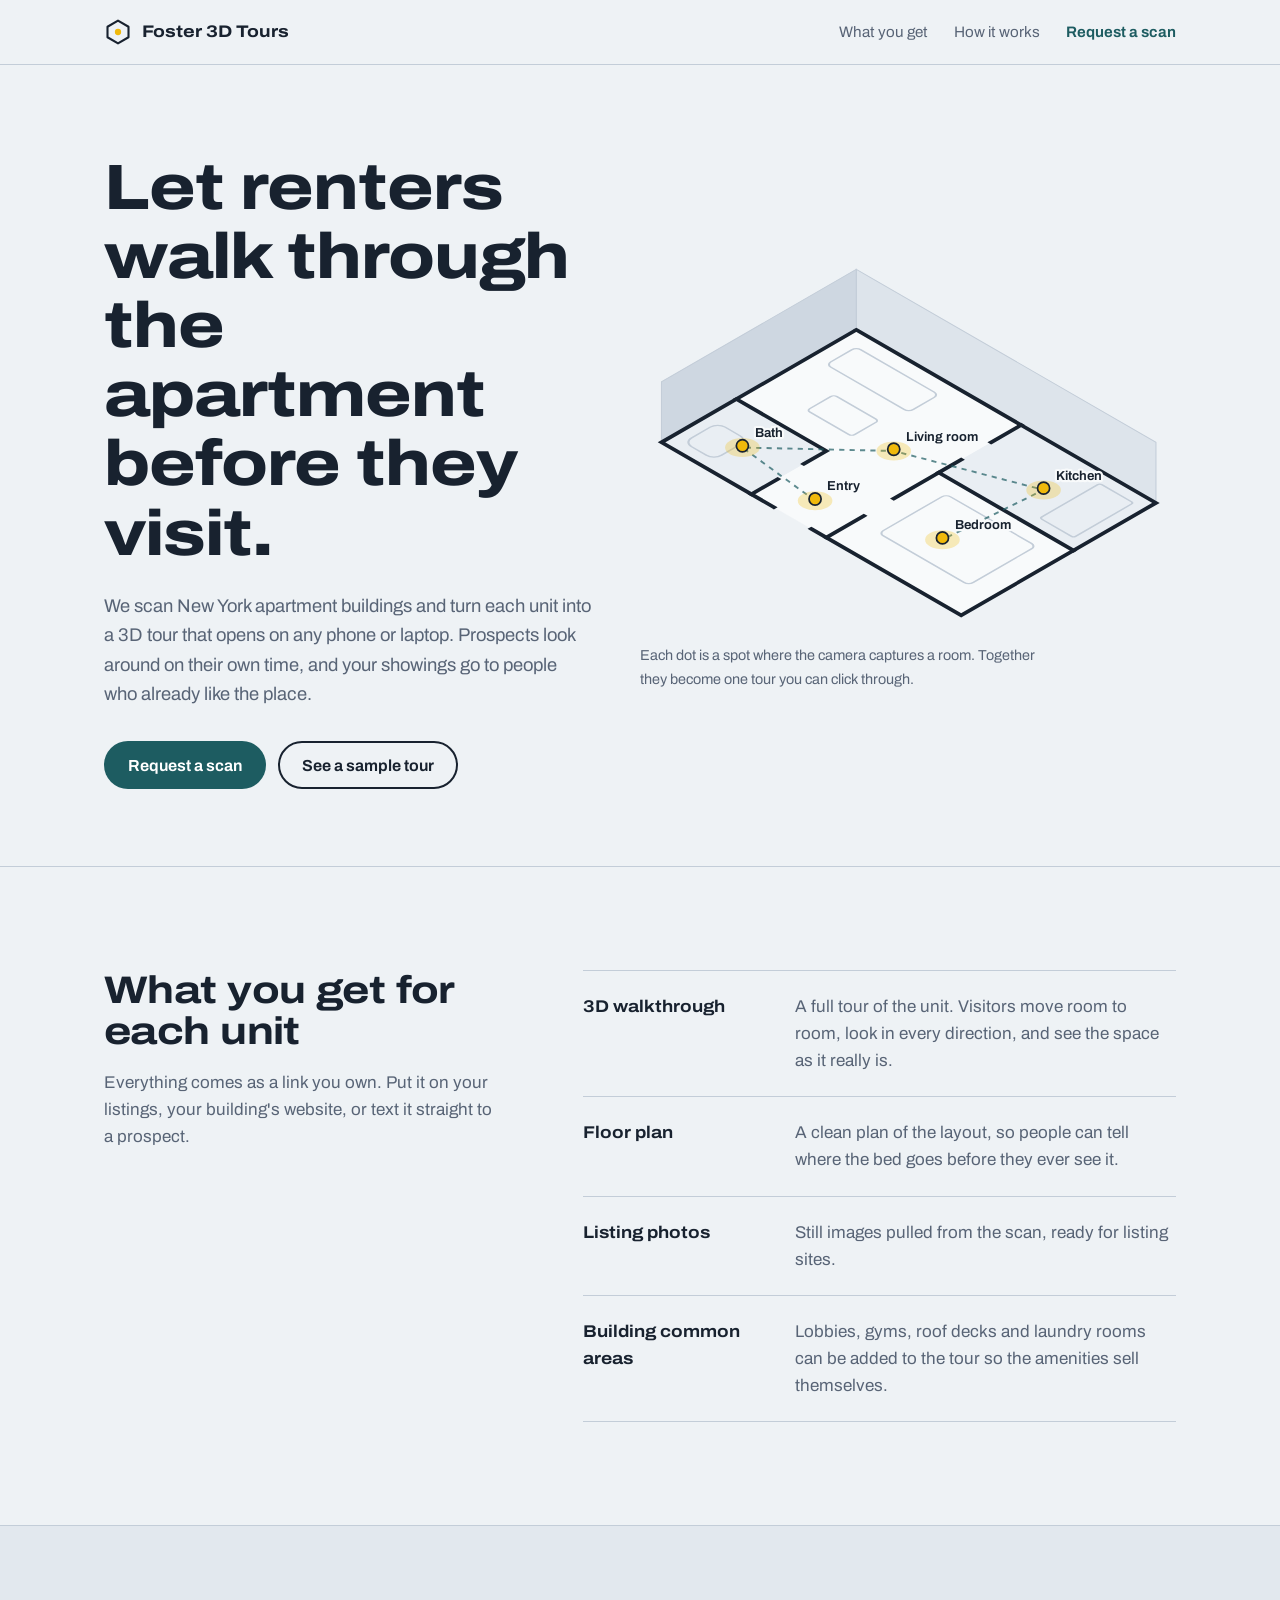
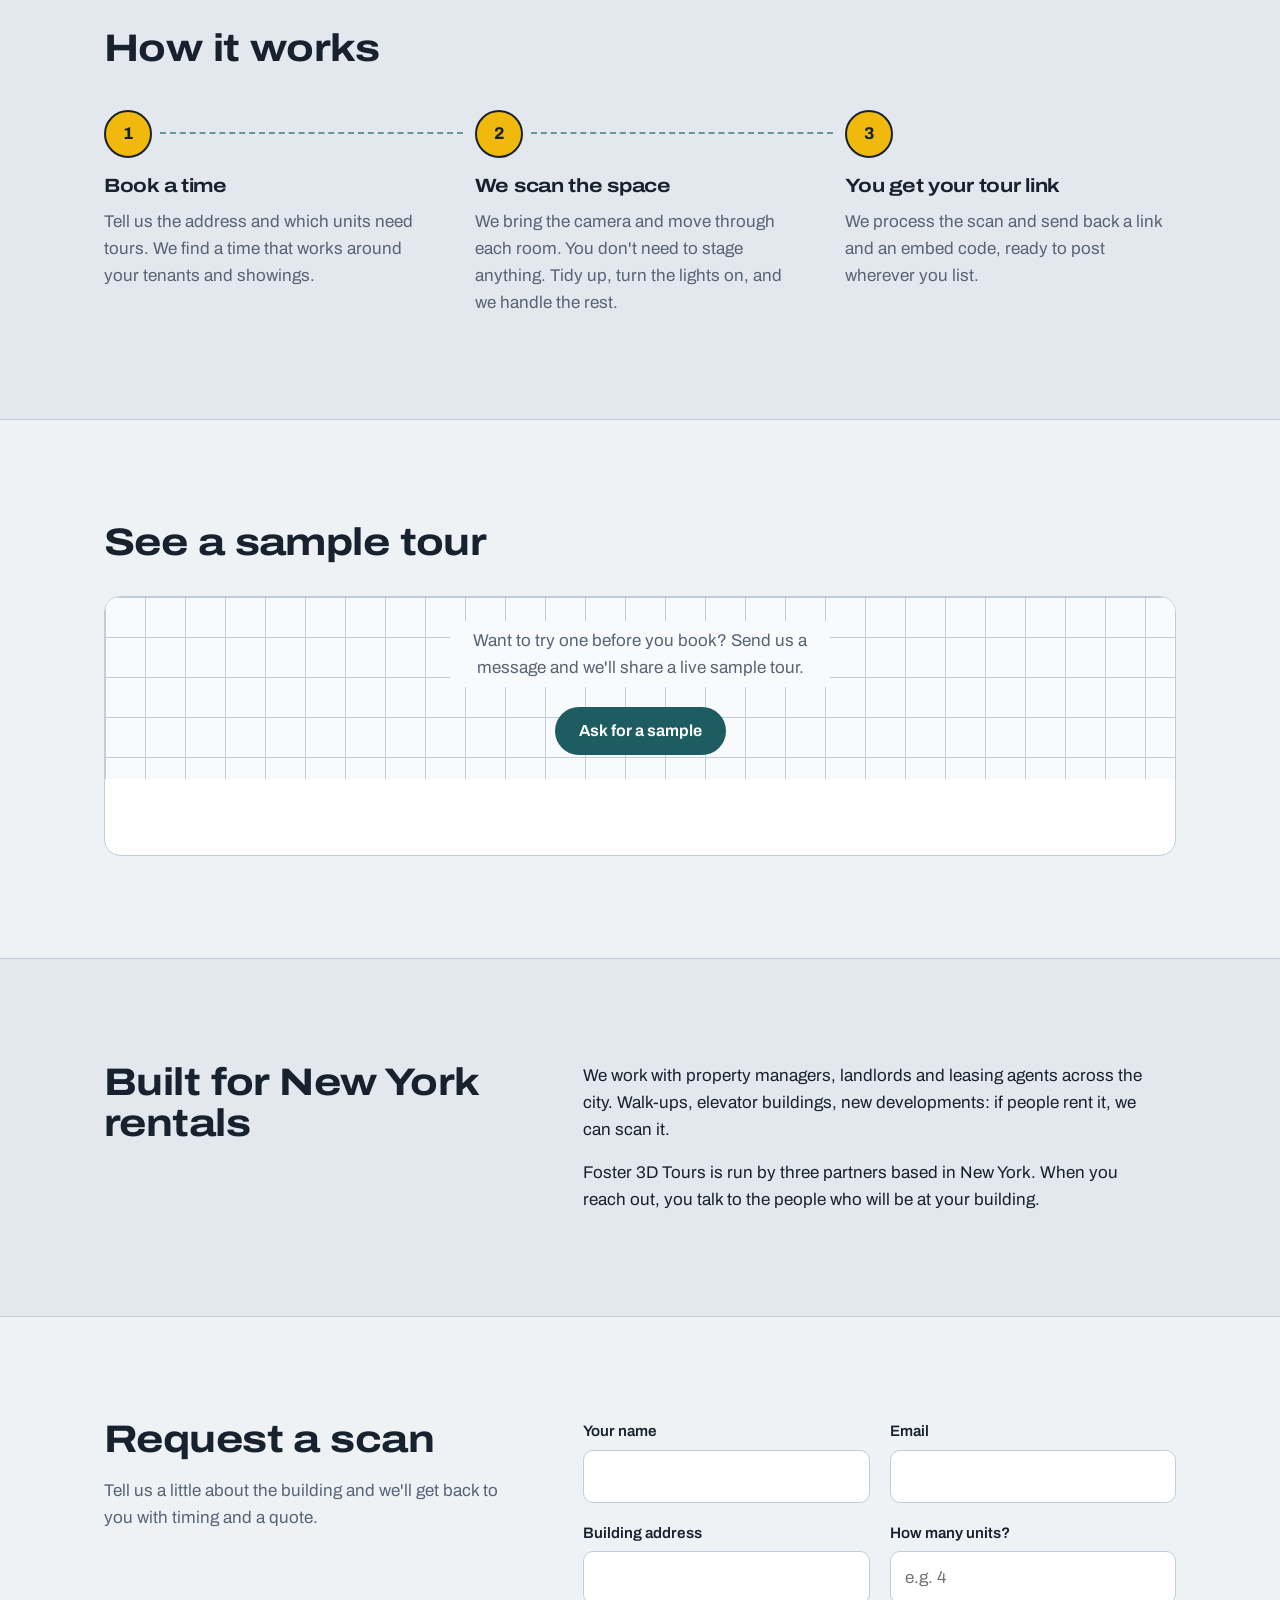
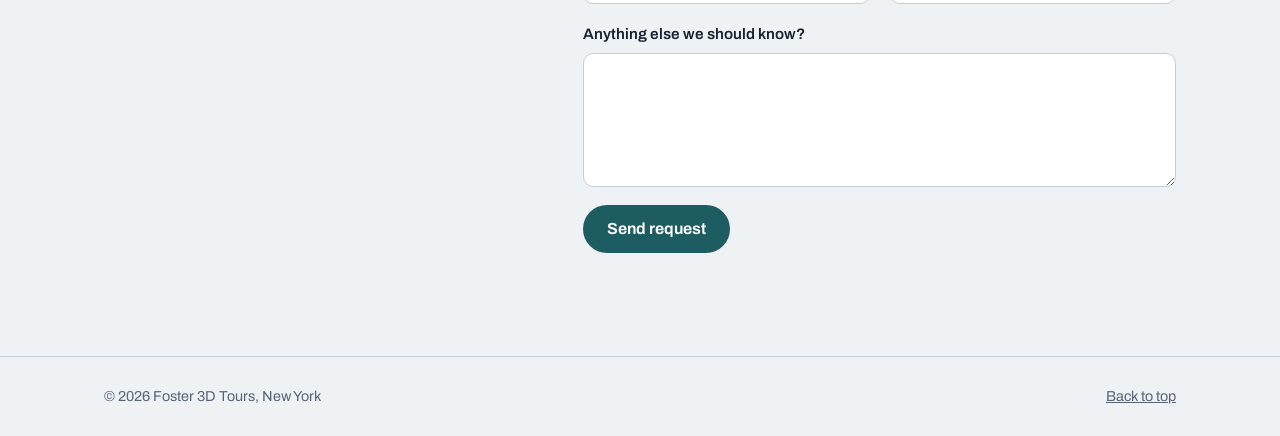
==== index.html @ dfe80913 "First draft of Foster 3D Tours site Co-Authored-By: Claude Opus 5.5 <noreply@anthropic.com> Claude-S" ====
<!doctype html>
<html lang="en">
<head>
  <meta charset="utf-8">
  <meta name="viewport" content="width=device-width, initial-scale=1">
  <title>Foster 3D Tours — 3D tours for New York apartments</title>
  <meta name="description" content="Foster 3D Tours scans New York apartment buildings and turns them into 3D tours prospects can walk through on any phone or laptop.">
  <link rel="icon" href="favicon.svg" type="image/svg+xml">
  <link rel="preconnect" href="https://fonts.googleapis.com">
  <link rel="preconnect" href="https://fonts.gstatic.com" crossorigin>
  <link href="https://fonts.googleapis.com/css2?family=Archivo:wdth,wght@62..125,400..800&display=swap" rel="stylesheet">
  <link rel="stylesheet" href="styles.css">
</head>
<body>
  <a class="skip" href="#main">Skip to content</a>

  <header class="site-header">
    <div class="wrap header-inner">
      <a class="brand" href="#top" aria-label="Foster 3D Tours home">
        <svg class="brand-mark" viewBox="0 0 32 32" aria-hidden="true"><path d="M16 3 28 10v12L16 29 4 22V10z" fill="none" stroke="currentColor" stroke-width="2.4" stroke-linejoin="round"/><circle cx="16" cy="16" r="3.6" fill="var(--scan)"/></svg>
        <span>Foster 3D Tours</span>
      </a>
      <nav aria-label="Main">
        <a href="#what">What you get</a>
        <a href="#how">How it works</a>
        <a href="#contact" class="nav-cta">Request a scan</a>
      </nav>
    </div>
  </header>

  <main id="main">
    <section class="hero" id="top">
      <div class="wrap hero-grid">
        <div class="hero-copy">
          <h1>Let renters walk through the apartment before they visit.</h1>
          <p class="lede">We scan New York apartment buildings and turn each unit into a 3D tour that opens on any phone or laptop. Prospects look around on their own time, and your showings go to people who already like the place.</p>
          <div class="hero-actions">
            <a class="btn btn-primary" href="#contact">Request a scan</a>
            <a class="btn btn-quiet" href="#sample">See a sample tour</a>
          </div>
        </div>
        <figure class="hero-figure" aria-label="Illustration: a one-bedroom apartment in 3D, with the points where the camera captures each room">
          <svg id="dollhouse" viewBox="-250 -90 620 440" role="img" aria-labelledby="dh-title">
            <title id="dh-title">A one-bedroom apartment shown as a 3D cutaway, with scan points in each room</title>
            <!-- back walls -->
            <polygon class="wall wall-r" points="0,0 346.4,200 346.4,130 0,-70"/>
            <polygon class="wall wall-l" points="0,0 -225.2,130 -225.2,60 0,-70"/>
            <!-- floor plan drawn in plan coordinates, projected isometrically -->
            <g transform="matrix(0.866 0.5 -0.866 0.5 0 0)">
              <rect class="floor" x="0" y="0" width="400" height="260"/>
              <rect class="floor-alt" x="0" y="160" width="120" height="100"/>
              <rect class="floor-alt" x="220" y="0" width="180" height="110"/>
              <g class="walls">
                <path d="M0 0H400V260H200M150 260H0V0"/>
                <path d="M220 0V40M220 80V110H400"/>
                <path d="M0 160H120V190M120 225V260"/>
                <path d="M220 110V170M220 210V260"/>
              </g>
              <!-- furniture hints -->
              <g class="furniture">
                <rect x="20" y="20" width="110" height="40" rx="6"/>
                <rect x="60" y="90" width="60" height="36" rx="4"/>
                <rect x="250" y="130" width="120" height="90" rx="6"/>
                <rect x="340" y="15" width="45" height="80" rx="3"/>
                <rect x="15" y="200" width="40" height="45" rx="10"/>
              </g>
            </g>
            <polyline id="scan-path" class="scan-path" points=""/>
            <g id="scan-points"></g>
          </svg>
          <figcaption>Each dot is a spot where the camera captures a room. Together they become one tour you can click through.</figcaption>
        </figure>
      </div>
    </section>

    <section class="band" id="what">
      <div class="wrap two-col">
        <div class="col-head">
          <h2>What you get for each unit</h2>
          <p>Everything comes as a link you own. Put it on your listings, your building's website, or text it straight to a prospect.</p>
        </div>
        <dl class="deliverables">
          <div>
            <dt>3D walkthrough</dt>
            <dd>A full tour of the unit. Visitors move room to room, look in every direction, and see the space as it really is.</dd>
          </div>
          <div>
            <dt>Floor plan</dt>
            <dd>A clean plan of the layout, so people can tell where the bed goes before they ever see it.</dd>
          </div>
          <div>
            <dt>Listing photos</dt>
            <dd>Still images pulled from the scan, ready for listing sites.</dd>
          </div>
          <div>
            <dt>Building common areas</dt>
            <dd>Lobbies, gyms, roof decks and laundry rooms can be added to the tour so the amenities sell themselves.</dd>
          </div>
        </dl>
      </div>
    </section>

    <section class="band band-tint" id="how">
      <div class="wrap">
        <h2>How it works</h2>
        <ol class="steps">
          <li>
            <h3>Book a time</h3>
            <p>Tell us the address and which units need tours. We find a time that works around your tenants and showings.</p>
          </li>
          <li>
            <h3>We scan the space</h3>
            <p>We bring the camera and move through each room. You don't need to stage anything. Tidy up, turn the lights on, and we handle the rest.</p>
          </li>
          <li>
            <h3>You get your tour link</h3>
            <p>We process the scan and send back a link and an embed code, ready to post wherever you list.</p>
          </li>
        </ol>
      </div>
    </section>

    <section class="band" id="sample">
      <div class="wrap">
        <div class="sample-head">
          <h2>See a sample tour</h2>
          <p id="sample-hint" hidden>Click and drag to look around. Use the dots on the floor to move between rooms.</p>
        </div>
        <div class="tour-frame is-empty" id="tour-frame">
          <div class="tour-empty">
            <p>Want to try one before you book? Send us a message and we'll share a live sample tour.</p>
            <a class="btn btn-primary" href="#contact">Ask for a sample</a>
          </div>
        </div>
      </div>
    </section>

    <section class="band band-tint" id="who">
      <div class="wrap two-col">
        <div class="col-head">
          <h2>Built for New York rentals</h2>
        </div>
        <div class="who-body">
          <p>We work with property managers, landlords and leasing agents across the city. Walk-ups, elevator buildings, new developments: if people rent it, we can scan it.</p>
          <p>Foster 3D Tours is run by three partners based in New York. When you reach out, you talk to the people who will be at your building.</p>
        </div>
      </div>
    </section>

    <section class="band contact" id="contact">
      <div class="wrap two-col">
        <div class="col-head">
          <h2>Request a scan</h2>
          <p>Tell us a little about the building and we'll get back to you with timing and a quote.</p>
        </div>
        <form id="contact-form" class="contact-form" novalidate>
          <div class="field">
            <label for="f-name">Your name</label>
            <input id="f-name" name="name" type="text" autocomplete="name" required>
          </div>
          <div class="field">
            <label for="f-email">Email</label>
            <input id="f-email" name="email" type="email" autocomplete="email" required>
          </div>
          <div class="field">
            <label for="f-address">Building address</label>
            <input id="f-address" name="address" type="text" autocomplete="street-address">
          </div>
          <div class="field">
            <label for="f-units">How many units?</label>
            <input id="f-units" name="units" type="text" inputmode="numeric" placeholder="e.g. 4">
          </div>
          <div class="field field-wide">
            <label for="f-msg">Anything else we should know?</label>
            <textarea id="f-msg" name="message" rows="4"></textarea>
          </div>
          <div class="form-foot">
            <button class="btn btn-primary" type="submit">Send request</button>
            <p class="form-status" id="form-status" role="status" aria-live="polite"></p>
          </div>
        </form>
      </div>
    </section>
  </main>

  <footer class="site-footer">
    <div class="wrap footer-inner">
      <span>© <span id="year">2026</span> Foster 3D Tours, New York</span>
      <a href="#top">Back to top</a>
    </div>
  </footer>

  <script src="main.js"></script>
</body>
</html>
---- styles.css ----
/* Foster 3D Tours — site styles
   Palette: cool daylight plaster, ink navy, deep teal, measuring-tape yellow for scan points */
:root {
  --paper: #EEF2F5;
  --paper-2: #E2E8EE;
  --surface: #FFFFFF;
  --ink: #18222F;
  --muted: #586476;
  --line: #C3CDD8;
  --teal: #1D5C61;
  --teal-ink: #FFFFFF;
  --scan: #F0B90B;
  --wall-r: #DDE4EB;
  --wall-l: #CED7E1;
  --floor: #F8FAFB;
  --floor-alt: #E9EEF3;

  --font: "Archivo", system-ui, sans-serif;
  --wrap: 1120px;
  --gutter: 24px;
}

* { box-sizing: border-box; }
html { scroll-behavior: smooth; }
@media (prefers-reduced-motion: reduce) { html { scroll-behavior: auto; } }

body {
  margin: 0;
  background: var(--paper);
  color: var(--ink);
  font-family: var(--font);
  font-variation-settings: "wdth" 100;
  font-size: 1.0625rem;
  line-height: 1.6;
  -webkit-font-smoothing: antialiased;
}

h1, h2, h3 {
  margin: 0;
  font-variation-settings: "wdth" 118;
  line-height: 1.08;
  letter-spacing: -0.015em;
}
h1 { font-size: clamp(2.3rem, 5.2vw, 4rem); font-weight: 780; }
h2 { font-size: clamp(1.7rem, 3.2vw, 2.4rem); font-weight: 720; }
h3 { font-size: 1.2rem; font-weight: 680; line-height: 1.25; }
p { margin: 0; }

a { color: inherit; }
:focus-visible { outline: 3px solid var(--scan); outline-offset: 3px; border-radius: 4px; }

.wrap { max-width: var(--wrap); margin: 0 auto; padding: 0 var(--gutter); }

.skip {
  position: absolute; left: -999px; top: 8px;
  background: var(--ink); color: #fff; padding: 8px 14px; border-radius: 6px; z-index: 20;
}
.skip:focus { left: 12px; }

/* Header */
.site-header {
  position: sticky; top: 0; z-index: 10;
  background: color-mix(in srgb, var(--paper) 88%, transparent);
  backdrop-filter: blur(8px);
  border-bottom: 1px solid var(--line);
}
.header-inner { display: flex; align-items: center; justify-content: space-between; height: 64px; gap: 16px; }
.brand { display: flex; align-items: center; gap: 10px; text-decoration: none; font-weight: 720; font-variation-settings: "wdth" 115; font-size: 1.05rem; white-space: nowrap; }
.brand-mark { width: 28px; height: 28px; color: var(--ink); }
nav { display: flex; align-items: center; gap: 26px; font-size: 0.95rem; }
nav a { text-decoration: none; color: var(--muted); }
nav a:hover { color: var(--ink); }
nav .nav-cta { color: var(--teal); font-weight: 650; }
@media (max-width: 720px) {
  nav a:not(.nav-cta) { display: none; }
}

/* Buttons */
.btn {
  display: inline-flex; align-items: center; justify-content: center;
  min-height: 48px; padding: 0 22px;
  border-radius: 999px; border: 2px solid transparent;
  font: inherit; font-weight: 650; font-size: 1rem; text-decoration: none; cursor: pointer;
  transition: background-color .15s, border-color .15s, color .15s;
}
.btn-primary { background: var(--teal); color: var(--teal-ink); }
.btn-primary:hover { background: #164a4e; }
.btn-quiet { border-color: var(--ink); color: var(--ink); background: transparent; }
.btn-quiet:hover { background: var(--ink); color: #fff; }

/* Hero */
.hero { padding: clamp(40px, 7vw, 88px) 0 clamp(48px, 6vw, 80px); }
.hero-grid { display: grid; grid-template-columns: minmax(0, 1fr) minmax(0, 1.1fr); gap: 48px; align-items: center; }
.hero-copy h1 { max-width: 13ch; }
.lede { margin-top: 24px; max-width: 46ch; color: var(--muted); font-size: 1.15rem; }
.hero-actions { margin-top: 32px; display: flex; flex-wrap: wrap; gap: 12px; }

.hero-figure { margin: 0; }
#dollhouse { width: 100%; height: auto; display: block; overflow: visible; }
.wall { stroke: var(--line); stroke-width: 1.2; }
.wall-r { fill: var(--wall-r); }
.wall-l { fill: var(--wall-l); }
.floor { fill: var(--floor); }
.floor-alt { fill: var(--floor-alt); }
.walls path { fill: none; stroke: var(--ink); stroke-width: 5; stroke-linecap: square; }
.furniture rect { fill: none; stroke: var(--line); stroke-width: 2; }
.scan-path { fill: none; stroke: var(--teal); stroke-width: 2.2; stroke-dasharray: 6 6; opacity: .7; }
.scan-dot .halo { fill: var(--scan); opacity: .28; }
.scan-dot .core { fill: var(--scan); stroke: var(--ink); stroke-width: 2; }
.scan-dot text {
  font-family: var(--font); font-size: 15px; font-weight: 650; fill: var(--ink);
  paint-order: stroke; stroke: var(--floor); stroke-width: 5px; stroke-linejoin: round;
}
.hero-figure figcaption { margin-top: 12px; font-size: .9rem; color: var(--muted); max-width: 52ch; }

/* load sequence: path draws, then dots land in order */
.is-animating .scan-path { stroke-dasharray: var(--len) var(--len); stroke-dashoffset: var(--len); animation: draw 2.2s ease-in-out .3s forwards; }
.is-animating .scan-dot { opacity: 0; animation: land .45s cubic-bezier(.2,.9,.3,1.3) forwards; animation-delay: var(--d); transform-box: fill-box; transform-origin: center; }
.is-done .scan-path { stroke-dasharray: 6 6; }
@keyframes draw { to { stroke-dashoffset: 0; } }
@keyframes land { from { opacity: 0; transform: translateY(-14px); } to { opacity: 1; transform: none; } }

/* Bands */
.band { padding: clamp(56px, 8vw, 104px) 0; border-top: 1px solid var(--line); }
.band-tint { background: var(--paper-2); }
.two-col { display: grid; grid-template-columns: minmax(0, 5fr) minmax(0, 7fr); gap: 56px; }
.col-head p { margin-top: 16px; color: var(--muted); max-width: 40ch; }

.deliverables { margin: 0; }
.deliverables > div { padding: 22px 0; border-top: 1px solid var(--line); display: grid; grid-template-columns: 12rem 1fr; gap: 20px; }
.deliverables > div:last-child { border-bottom: 1px solid var(--line); }
.deliverables dt { font-weight: 680; font-variation-settings: "wdth" 112; }
.deliverables dd { margin: 0; color: var(--muted); max-width: 52ch; }

.steps { list-style: none; margin: 40px 0 0; padding: 0; display: grid; grid-template-columns: repeat(3, minmax(0,1fr)); gap: 40px; counter-reset: step; }
.steps li { counter-increment: step; position: relative; padding-top: 64px; }
.steps li::before {
  content: counter(step);
  position: absolute; top: 0; left: 0;
  width: 44px; height: 44px; border-radius: 50%;
  display: grid; place-items: center;
  background: var(--scan); color: var(--ink); font-weight: 760; border: 2px solid var(--ink);
}
.steps li:not(:last-child)::after {
  content: ""; position: absolute; top: 22px; left: 56px; right: -28px;
  border-top: 2px dashed var(--teal); opacity: .6;
}
.steps p { margin-top: 10px; color: var(--muted); }

.sample-head p { margin-top: 12px; color: var(--muted); }
.tour-frame {
  margin-top: 32px; aspect-ratio: 16 / 9; width: 100%;
  border-radius: 16px; overflow: hidden; background: var(--surface);
  border: 1px solid var(--line);
}
.tour-frame.is-empty { aspect-ratio: auto; min-height: 260px; }
.tour-frame iframe { width: 100%; height: 100%; border: 0; display: block; }
.tour-empty {
  height: 100%; display: grid; place-content: center; justify-items: center; gap: 20px;
  padding: 24px; text-align: center; color: var(--muted);
  background:
    linear-gradient(var(--line) 1px, transparent 1px) 0 0 / 40px 40px,
    linear-gradient(90deg, var(--line) 1px, transparent 1px) 0 0 / 40px 40px,
    var(--floor);
  background-blend-mode: normal;
}
.tour-empty p { max-width: 38ch; background: var(--floor); padding: 6px 10px; border-radius: 6px; }

.who-body p + p { margin-top: 16px; }
.who-body p { max-width: 58ch; }

/* Contact */
.contact-form { display: grid; grid-template-columns: 1fr 1fr; gap: 18px 20px; }
.field { display: grid; gap: 6px; }
.field-wide { grid-column: 1 / -1; }
.field label { font-weight: 600; font-size: .95rem; }
.field input, .field textarea {
  font: inherit; color: var(--ink); background: var(--surface);
  border: 1.5px solid var(--line); border-radius: 10px; padding: 12px 14px; width: 100%;
}
.field input:focus, .field textarea:focus { border-color: var(--teal); outline: 3px solid color-mix(in srgb, var(--teal) 25%, transparent); outline-offset: 0; }
.field [aria-invalid="true"] { border-color: #B3261E; }
.form-foot { grid-column: 1 / -1; display: flex; align-items: center; gap: 16px; flex-wrap: wrap; }
.form-status { color: var(--muted); font-size: .95rem; }
.form-status.error { color: #B3261E; }

/* Footer */
.site-footer { border-top: 1px solid var(--line); padding: 28px 0; font-size: .9rem; color: var(--muted); }
.footer-inner { display: flex; justify-content: space-between; gap: 16px; flex-wrap: wrap; }

/* Responsive */
@media (max-width: 900px) {
  .hero-grid, .two-col { grid-template-columns: 1fr; gap: 36px; }
  .steps { grid-template-columns: 1fr; gap: 32px; }
  .steps li { padding-top: 0; padding-left: 64px; }
  .steps li:not(:last-child)::after { top: 52px; bottom: -28px; left: 22px; right: auto; border-top: 0; border-left: 2px dashed var(--teal); }
}
@media (max-width: 560px) {
  :root { --gutter: 16px; }
  .deliverables > div { grid-template-columns: 1fr; gap: 6px; }
  .contact-form { grid-template-columns: 1fr; }
  .tour-frame:not(.is-empty) { aspect-ratio: 4 / 5; }
}
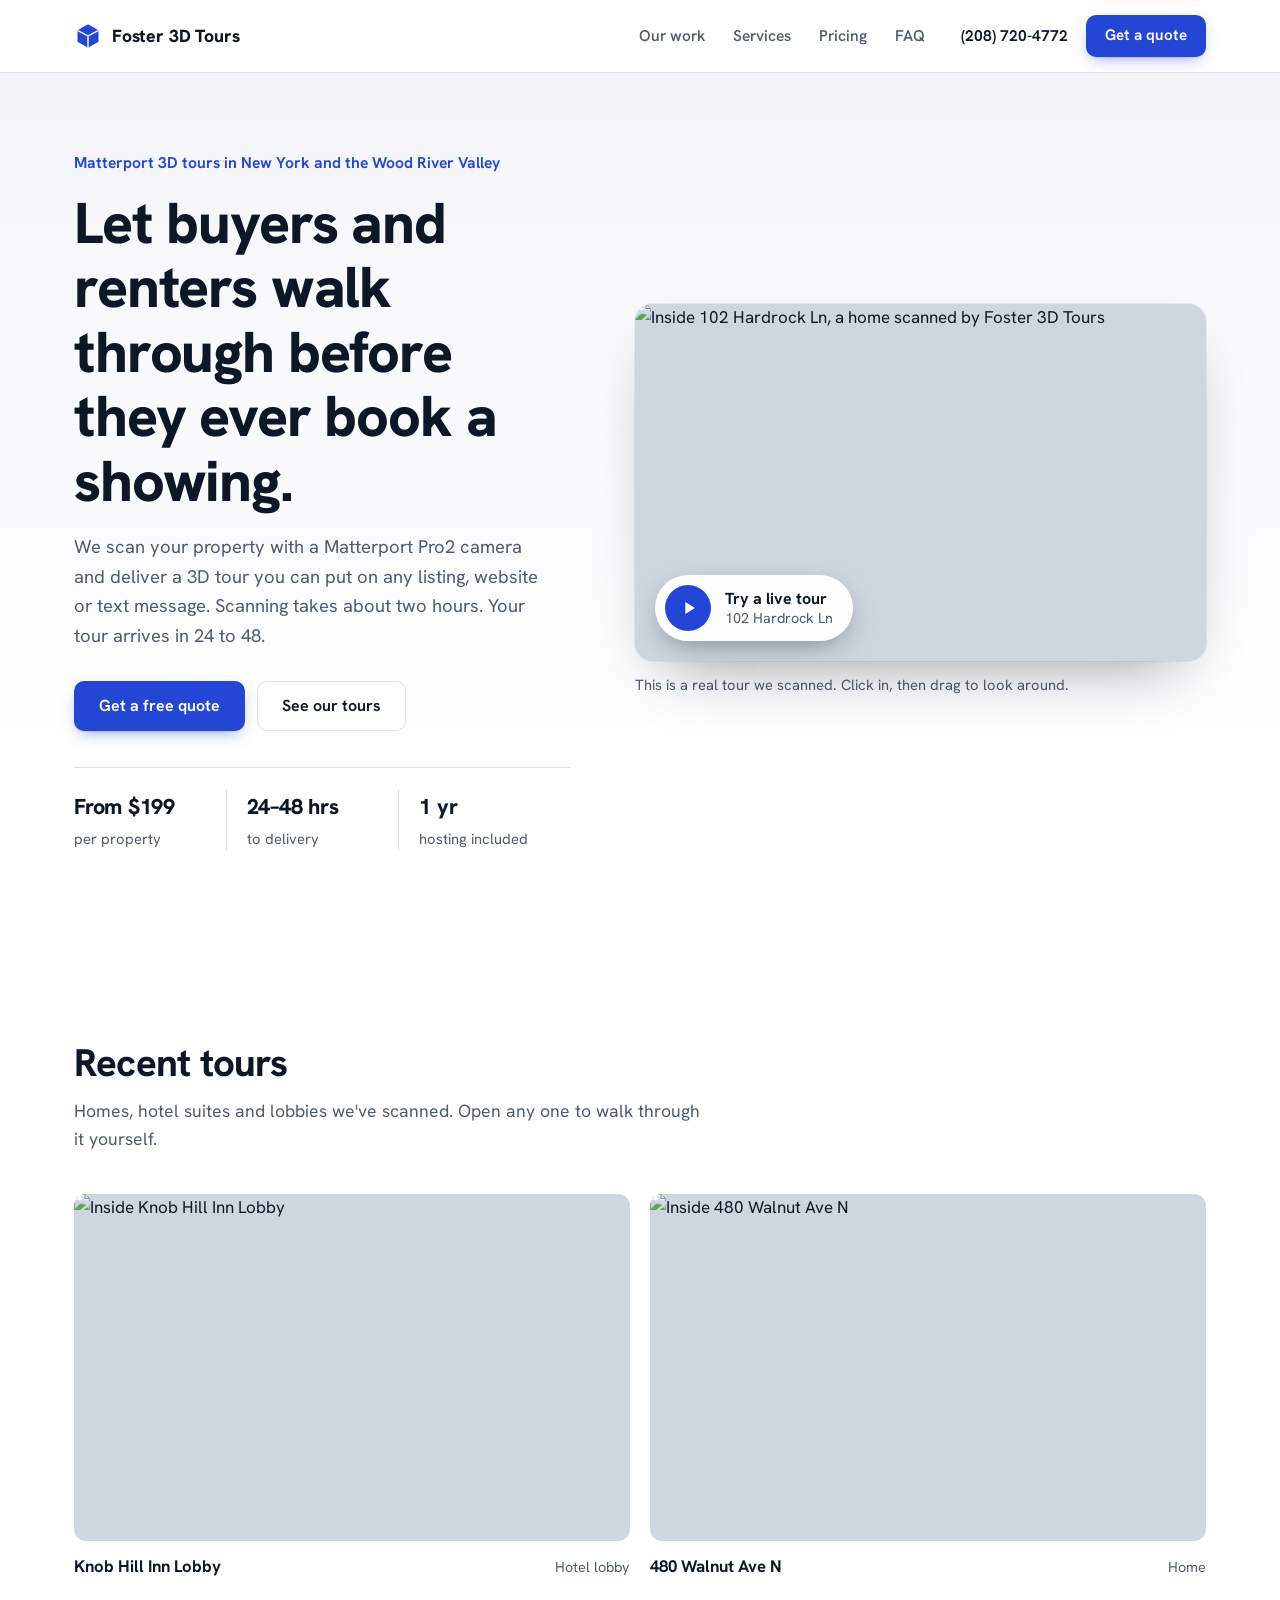
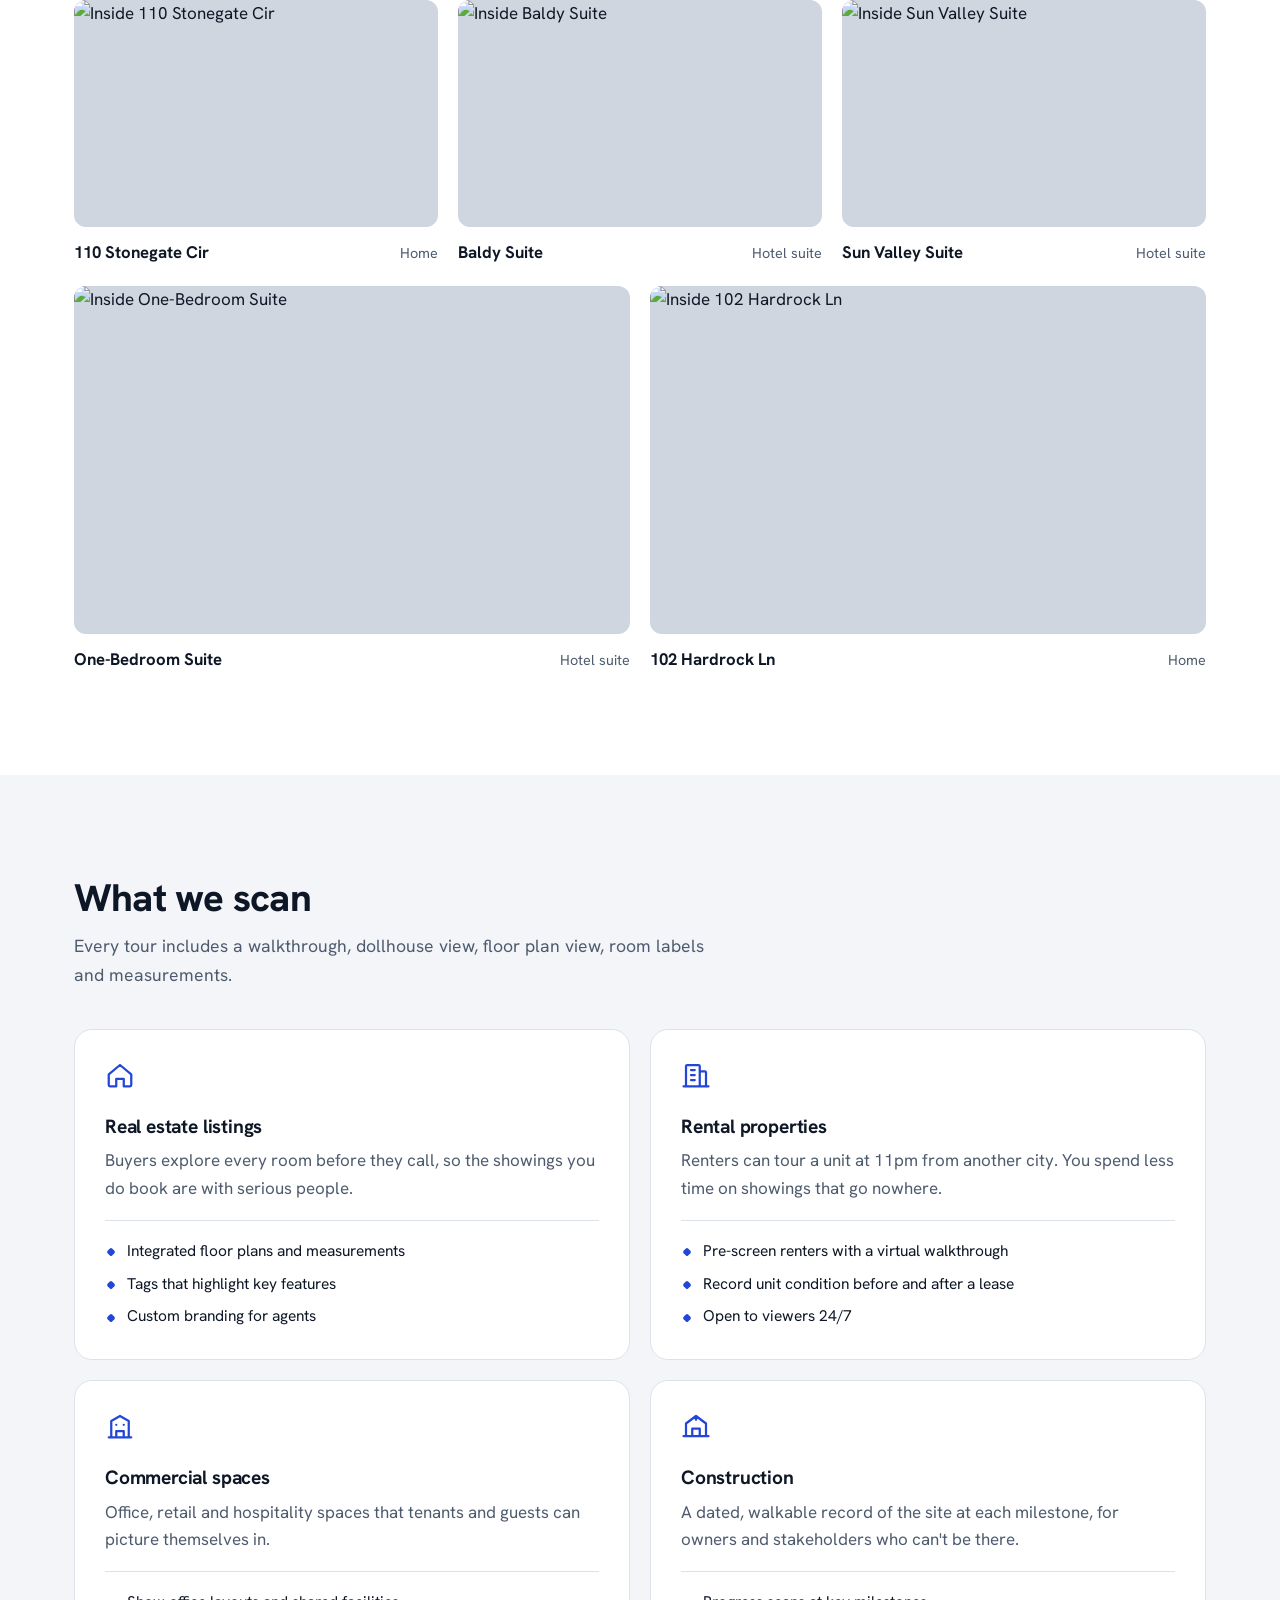
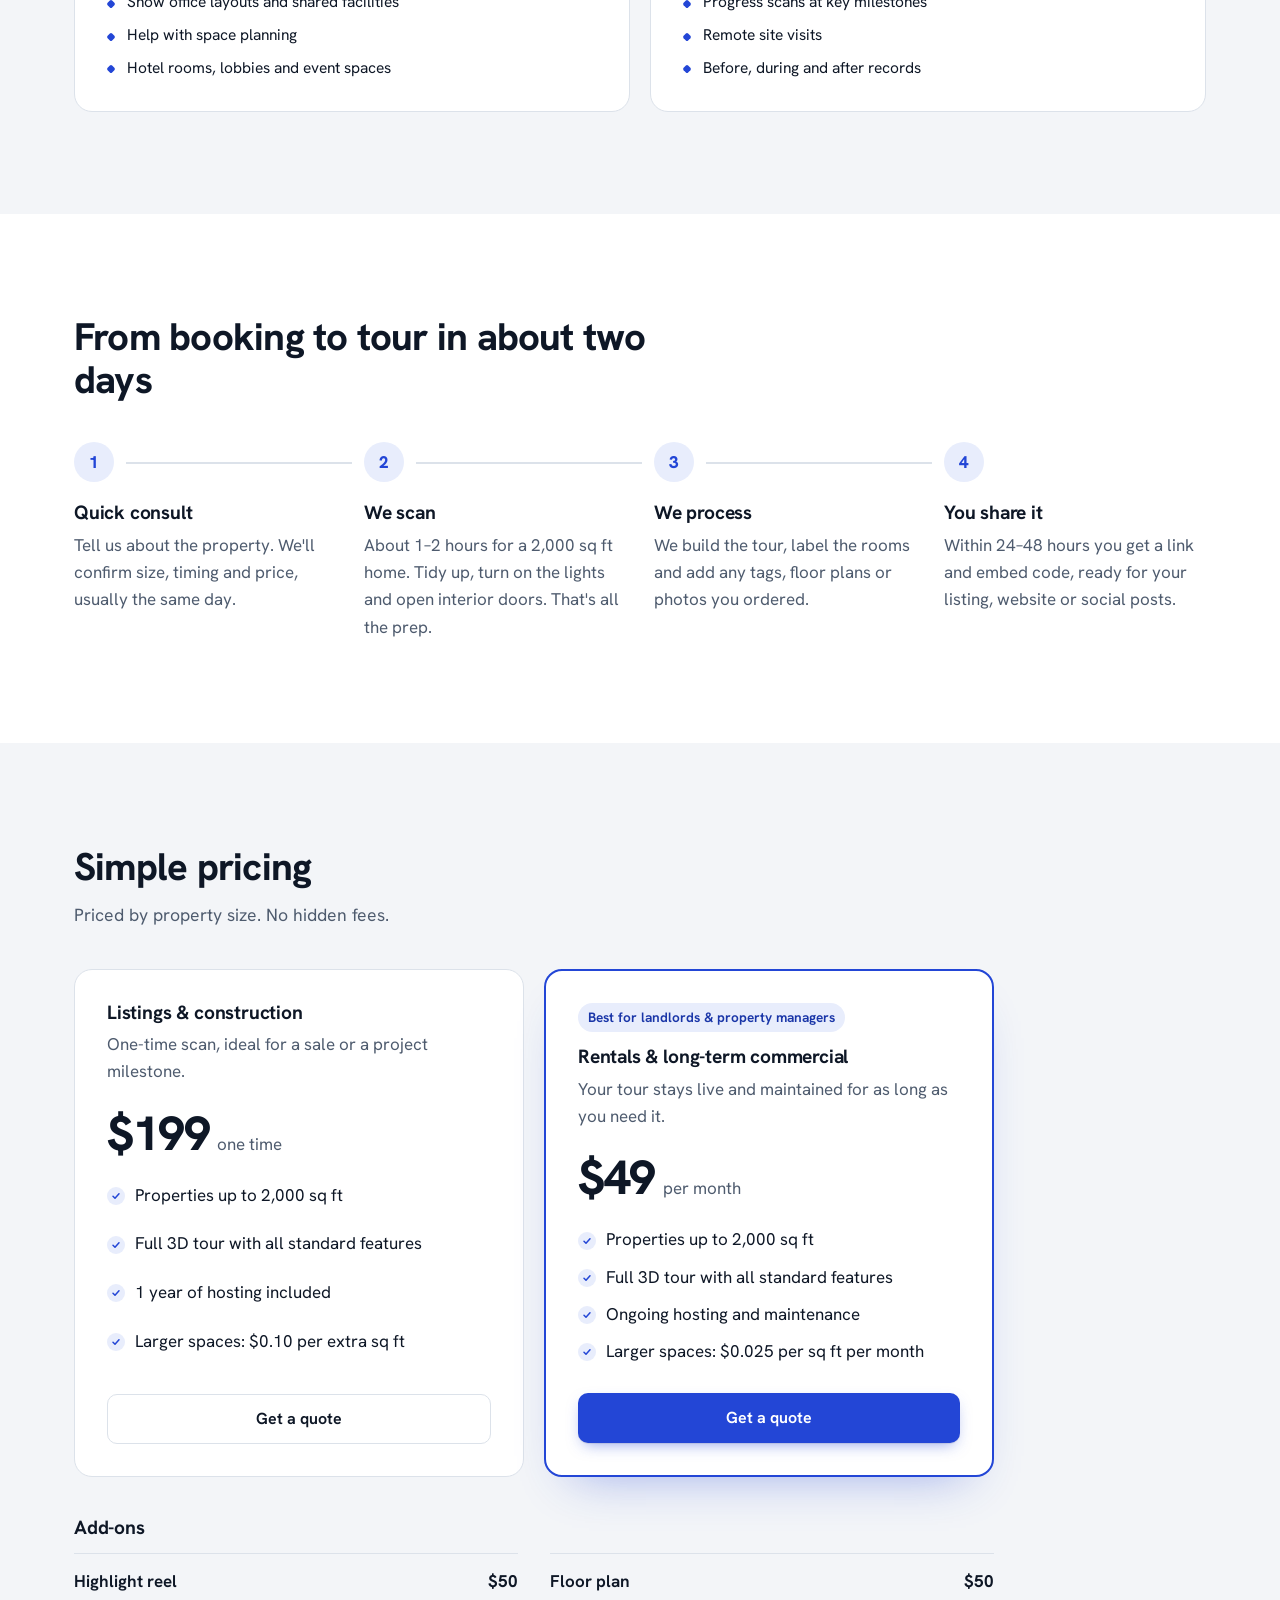
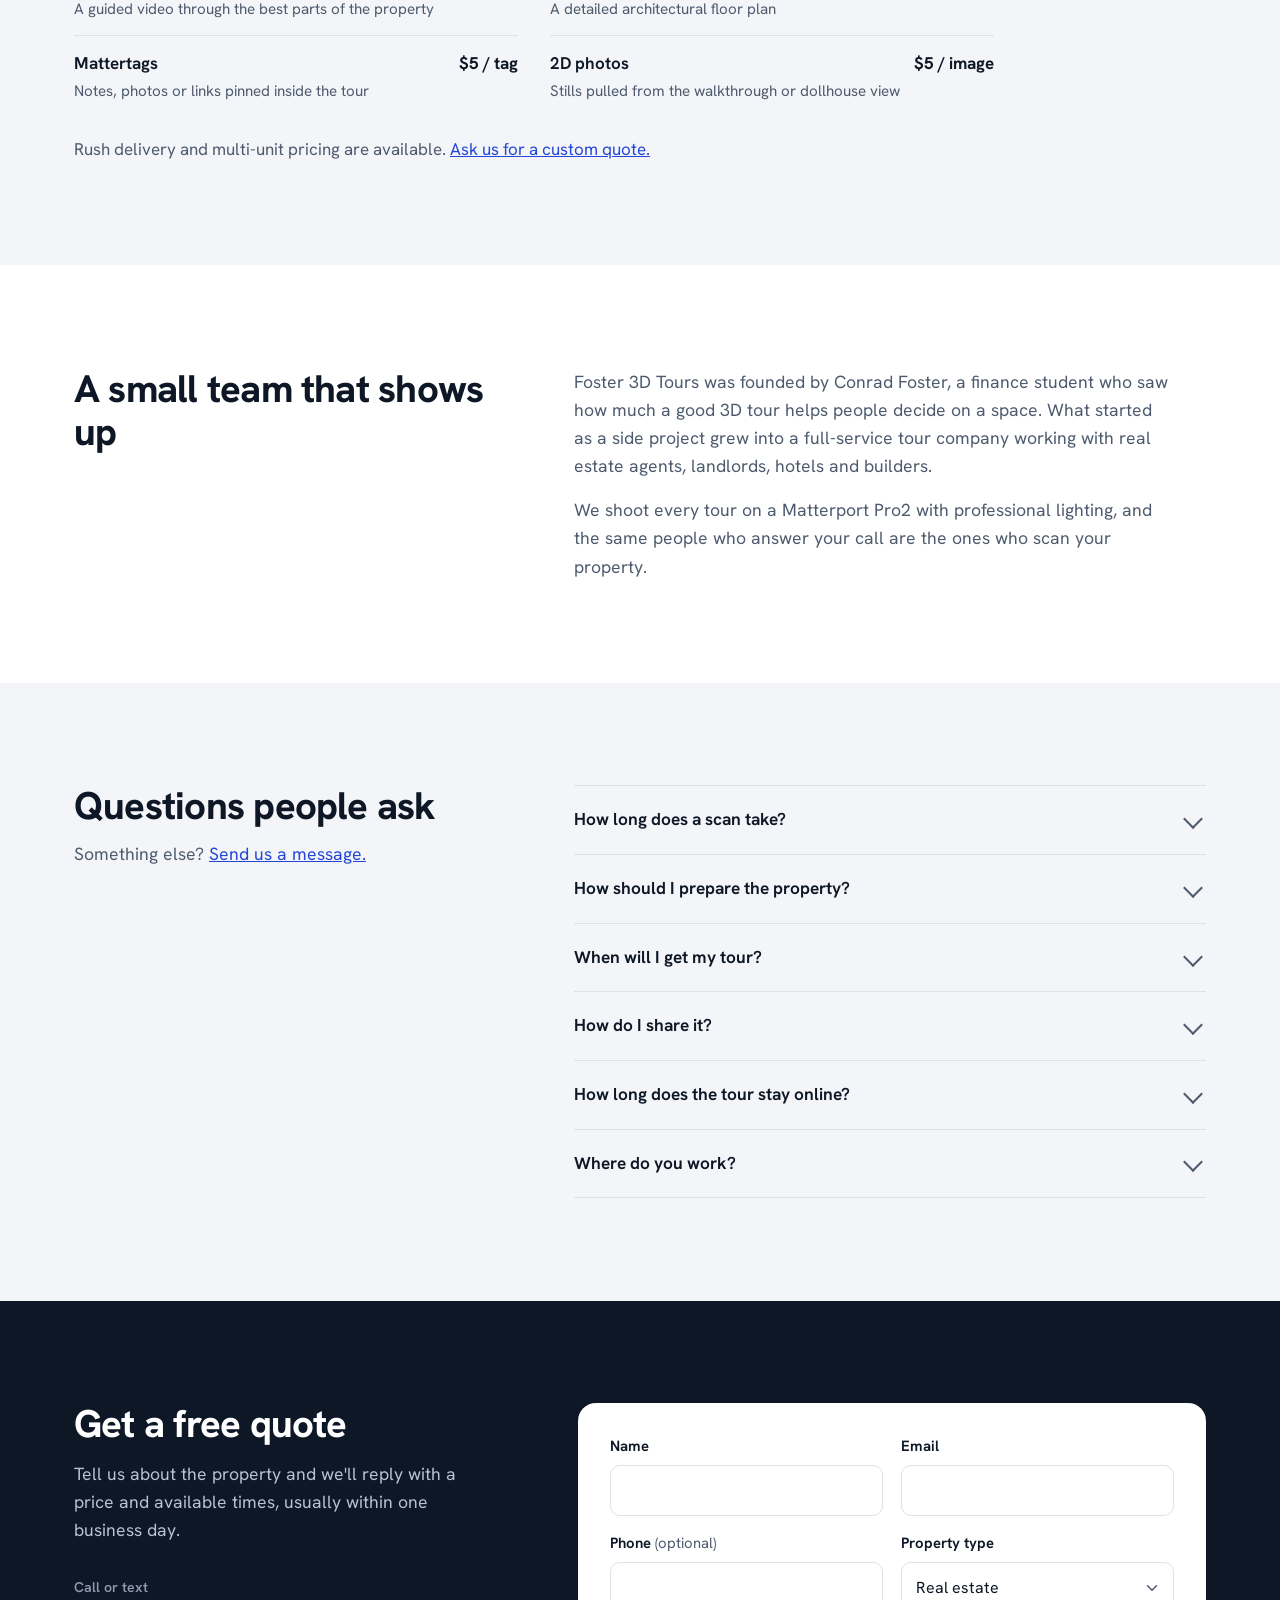
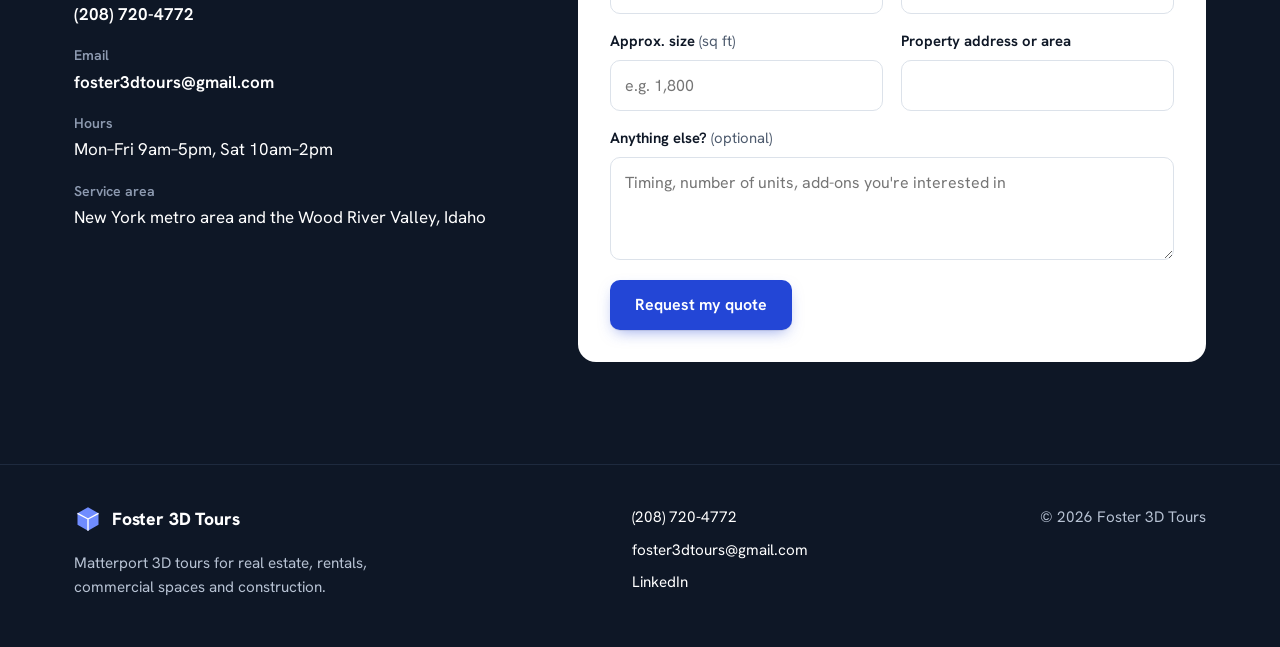
==== commit 4857df0e: "Rebuild site from foster3dtours.vercel.app content Single conversion-focused page: live hero tour, 7" ====
--- a/index.html
+++ b/index.html
@@ -3,179 +3,326 @@
 <head>
   <meta charset="utf-8">
   <meta name="viewport" content="width=device-width, initial-scale=1">
-  <title>Foster 3D Tours — 3D tours for New York apartments</title>
-  <meta name="description" content="Foster 3D Tours scans New York apartment buildings and turns them into 3D tours prospects can walk through on any phone or laptop.">
+  <title>Foster 3D Tours | Matterport 3D Virtual Tours, NYC & Wood River Valley</title>
+  <meta name="description" content="Professional Matterport 3D tours for listings, rentals, commercial spaces and construction. Scanned in 1–2 hours, delivered in 24–48. From $199.">
+  <meta property="og:title" content="Foster 3D Tours">
+  <meta property="og:description" content="Matterport 3D tours for listings, rentals, commercial spaces and construction. From $199.">
+  <meta property="og:image" content="https://my.matterport.com/api/v2/player/models/5hC8AHg7KNF/thumb/">
+  <meta property="og:type" content="website">
   <link rel="icon" href="favicon.svg" type="image/svg+xml">
   <link rel="preconnect" href="https://fonts.googleapis.com">
   <link rel="preconnect" href="https://fonts.gstatic.com" crossorigin>
-  <link href="https://fonts.googleapis.com/css2?family=Archivo:wdth,wght@62..125,400..800&display=swap" rel="stylesheet">
+  <link rel="preconnect" href="https://my.matterport.com">
+  <link href="https://fonts.googleapis.com/css2?family=Hanken+Grotesk:wght@400;500;600;700;800&display=swap" rel="stylesheet">
   <link rel="stylesheet" href="styles.css">
+  <script type="application/ld+json">
+  {
+    "@context": "https://schema.org",
+    "@type": "LocalBusiness",
+    "name": "Foster 3D Tours",
+    "description": "Professional Matterport 3D virtual tours for real estate, rentals, commercial properties and construction.",
+    "email": "foster3dtours@gmail.com",
+    "telephone": "+1-208-720-4772",
+    "address": { "@type": "PostalAddress", "streetAddress": "1410 Shadybrook Dr", "addressLocality": "Hailey", "addressRegion": "ID", "addressCountry": "US" },
+    "areaServed": ["New York metropolitan area", "Wood River Valley, Idaho"],
+    "priceRange": "$$",
+    "sameAs": ["https://www.linkedin.com/company/foster-3d-tours/"]
+  }
+  </script>
 </head>
 <body>
   <a class="skip" href="#main">Skip to content</a>
 
-  <header class="site-header">
+  <header class="site-header" id="top">
     <div class="wrap header-inner">
-      <a class="brand" href="#top" aria-label="Foster 3D Tours home">
-        <svg class="brand-mark" viewBox="0 0 32 32" aria-hidden="true"><path d="M16 3 28 10v12L16 29 4 22V10z" fill="none" stroke="currentColor" stroke-width="2.4" stroke-linejoin="round"/><circle cx="16" cy="16" r="3.6" fill="var(--scan)"/></svg>
+      <a class="brand" href="#top" aria-label="Foster 3D Tours, back to top">
+        <svg class="brand-mark" viewBox="0 0 32 32" aria-hidden="true"><path d="M16 2.5 28 9.5v13L16 29.5 4 22.5v-13z" fill="currentColor"/><path d="M16 16 28 9.5M16 16v13.5M16 16 4 9.5" stroke="#fff" stroke-width="1.6" fill="none"/></svg>
         <span>Foster 3D Tours</span>
       </a>
-      <nav aria-label="Main">
-        <a href="#what">What you get</a>
-        <a href="#how">How it works</a>
-        <a href="#contact" class="nav-cta">Request a scan</a>
+      <nav class="nav" aria-label="Main">
+        <a href="#work">Our work</a>
+        <a href="#services">Services</a>
+        <a href="#pricing">Pricing</a>
+        <a href="#faq">FAQ</a>
       </nav>
+      <div class="header-actions">
+        <a class="header-phone" href="tel:+12087204772">(208) 720-4772</a>
+        <a class="btn btn-primary btn-sm" href="#quote">Get a quote</a>
+      </div>
     </div>
   </header>
 
   <main id="main">
-    <section class="hero" id="top">
+    <!-- HERO -->
+    <section class="hero">
       <div class="wrap hero-grid">
         <div class="hero-copy">
-          <h1>Let renters walk through the apartment before they visit.</h1>
-          <p class="lede">We scan New York apartment buildings and turn each unit into a 3D tour that opens on any phone or laptop. Prospects look around on their own time, and your showings go to people who already like the place.</p>
+          <p class="hero-kicker">Matterport 3D tours in New York and the Wood River Valley</p>
+          <h1>Let buyers and renters walk through before they ever book a showing.</h1>
+          <p class="lede">We scan your property with a Matterport Pro2 camera and deliver a 3D tour you can put on any listing, website or text message. Scanning takes about two hours. Your tour arrives in 24 to 48.</p>
           <div class="hero-actions">
-            <a class="btn btn-primary" href="#contact">Request a scan</a>
-            <a class="btn btn-quiet" href="#sample">See a sample tour</a>
-          </div>
-        </div>
-        <figure class="hero-figure" aria-label="Illustration: a one-bedroom apartment in 3D, with the points where the camera captures each room">
-          <svg id="dollhouse" viewBox="-250 -90 620 440" role="img" aria-labelledby="dh-title">
-            <title id="dh-title">A one-bedroom apartment shown as a 3D cutaway, with scan points in each room</title>
-            <!-- back walls -->
-            <polygon class="wall wall-r" points="0,0 346.4,200 346.4,130 0,-70"/>
-            <polygon class="wall wall-l" points="0,0 -225.2,130 -225.2,60 0,-70"/>
-            <!-- floor plan drawn in plan coordinates, projected isometrically -->
-            <g transform="matrix(0.866 0.5 -0.866 0.5 0 0)">
-              <rect class="floor" x="0" y="0" width="400" height="260"/>
-              <rect class="floor-alt" x="0" y="160" width="120" height="100"/>
-              <rect class="floor-alt" x="220" y="0" width="180" height="110"/>
-              <g class="walls">
-                <path d="M0 0H400V260H200M150 260H0V0"/>
-                <path d="M220 0V40M220 80V110H400"/>
-                <path d="M0 160H120V190M120 225V260"/>
-                <path d="M220 110V170M220 210V260"/>
-              </g>
-              <!-- furniture hints -->
-              <g class="furniture">
-                <rect x="20" y="20" width="110" height="40" rx="6"/>
-                <rect x="60" y="90" width="60" height="36" rx="4"/>
-                <rect x="250" y="130" width="120" height="90" rx="6"/>
-                <rect x="340" y="15" width="45" height="80" rx="3"/>
-                <rect x="15" y="200" width="40" height="45" rx="10"/>
-              </g>
-            </g>
-            <polyline id="scan-path" class="scan-path" points=""/>
-            <g id="scan-points"></g>
-          </svg>
-          <figcaption>Each dot is a spot where the camera captures a room. Together they become one tour you can click through.</figcaption>
-        </figure>
-      </div>
-    </section>
-
-    <section class="band" id="what">
-      <div class="wrap two-col">
-        <div class="col-head">
-          <h2>What you get for each unit</h2>
-          <p>Everything comes as a link you own. Put it on your listings, your building's website, or text it straight to a prospect.</p>
-        </div>
-        <dl class="deliverables">
-          <div>
-            <dt>3D walkthrough</dt>
-            <dd>A full tour of the unit. Visitors move room to room, look in every direction, and see the space as it really is.</dd>
-          </div>
-          <div>
-            <dt>Floor plan</dt>
-            <dd>A clean plan of the layout, so people can tell where the bed goes before they ever see it.</dd>
-          </div>
-          <div>
-            <dt>Listing photos</dt>
-            <dd>Still images pulled from the scan, ready for listing sites.</dd>
-          </div>
-          <div>
-            <dt>Building common areas</dt>
-            <dd>Lobbies, gyms, roof decks and laundry rooms can be added to the tour so the amenities sell themselves.</dd>
-          </div>
-        </dl>
-      </div>
-    </section>
-
-    <section class="band band-tint" id="how">
+            <a class="btn btn-primary" href="#quote">Get a free quote</a>
+            <a class="btn btn-ghost" href="#work">See our tours</a>
+          </div>
+          <ul class="hero-facts" aria-label="Key facts">
+            <li><strong>From $199</strong><span>per property</span></li>
+            <li><strong>24–48 hrs</strong><span>to delivery</span></li>
+            <li><strong>1 yr</strong><span>hosting included</span></li>
+          </ul>
+        </div>
+
+        <div class="hero-tour">
+          <div class="tour-stage" data-model="5hC8AHg7KNF" data-title="102 Hardrock Ln">
+            <img src="https://my.matterport.com/api/v2/player/models/5hC8AHg7KNF/thumb/" alt="Inside 102 Hardrock Ln, a home scanned by Foster 3D Tours" width="3034" height="1707" fetchpriority="high">
+            <button class="tour-play" type="button" aria-label="Open the live 3D tour of 102 Hardrock Ln">
+              <span class="play-icon" aria-hidden="true"><svg viewBox="0 0 24 24"><path d="M8 5.5v13l10.5-6.5z" fill="currentColor"/></svg></span>
+              <span class="play-text"><strong>Try a live tour</strong><span>102 Hardrock Ln</span></span>
+            </button>
+          </div>
+          <p class="tour-note">This is a real tour we scanned. Click in, then drag to look around.</p>
+        </div>
+      </div>
+    </section>
+
+    <!-- WORK -->
+    <section class="section" id="work">
       <div class="wrap">
-        <h2>How it works</h2>
-        <ol class="steps">
+        <div class="section-head">
+          <h2>Recent tours</h2>
+          <p>Homes, hotel suites and lobbies we've scanned. Open any one to walk through it yourself.</p>
+        </div>
+        <ul class="work-grid" id="work-grid"></ul>
+      </div>
+    </section>
+
+    <!-- SERVICES -->
+    <section class="section section-alt" id="services">
+      <div class="wrap">
+        <div class="section-head">
+          <h2>What we scan</h2>
+          <p>Every tour includes a walkthrough, dollhouse view, floor plan view, room labels and measurements.</p>
+        </div>
+        <div class="services">
+          <article class="service">
+            <svg class="service-icon" viewBox="0 0 24 24" aria-hidden="true"><path d="M3 11.5 12 4l9 7.5V20a1 1 0 0 1-1 1h-5v-6H9v6H4a1 1 0 0 1-1-1z"/></svg>
+            <h3>Real estate listings</h3>
+            <p>Buyers explore every room before they call, so the showings you do book are with serious people.</p>
+            <ul>
+              <li>Integrated floor plans and measurements</li>
+              <li>Tags that highlight key features</li>
+              <li>Custom branding for agents</li>
+            </ul>
+          </article>
+          <article class="service">
+            <svg class="service-icon" viewBox="0 0 24 24" aria-hidden="true"><path d="M4 21V5a1 1 0 0 1 1-1h9a1 1 0 0 1 1 1v16M15 9h4a1 1 0 0 1 1 1v11M2 21h20M8 8h3M8 12h3M8 16h3"/></svg>
+            <h3>Rental properties</h3>
+            <p>Renters can tour a unit at 11pm from another city. You spend less time on showings that go nowhere.</p>
+            <ul>
+              <li>Pre-screen renters with a virtual walkthrough</li>
+              <li>Record unit condition before and after a lease</li>
+              <li>Open to viewers 24/7</li>
+            </ul>
+          </article>
+          <article class="service">
+            <svg class="service-icon" viewBox="0 0 24 24" aria-hidden="true"><path d="M3 21h18M5 21V8l7-4 7 4v13M9 21v-5h6v5M9 11h.01M15 11h.01"/></svg>
+            <h3>Commercial spaces</h3>
+            <p>Office, retail and hospitality spaces that tenants and guests can picture themselves in.</p>
+            <ul>
+              <li>Show office layouts and shared facilities</li>
+              <li>Help with space planning</li>
+              <li>Hotel rooms, lobbies and event spaces</li>
+            </ul>
+          </article>
+          <article class="service">
+            <svg class="service-icon" viewBox="0 0 24 24" aria-hidden="true"><path d="M2 20h20M4 20V10l8-6 8 6v10M9 20v-6h6v6M12 4v3"/></svg>
+            <h3>Construction</h3>
+            <p>A dated, walkable record of the site at each milestone, for owners and stakeholders who can't be there.</p>
+            <ul>
+              <li>Progress scans at key milestones</li>
+              <li>Remote site visits</li>
+              <li>Before, during and after records</li>
+            </ul>
+          </article>
+        </div>
+      </div>
+    </section>
+
+    <!-- PROCESS -->
+    <section class="section" id="process">
+      <div class="wrap">
+        <div class="section-head">
+          <h2>From booking to tour in about two days</h2>
+        </div>
+        <ol class="process">
           <li>
-            <h3>Book a time</h3>
-            <p>Tell us the address and which units need tours. We find a time that works around your tenants and showings.</p>
+            <h3>Quick consult</h3>
+            <p>Tell us about the property. We'll confirm size, timing and price, usually the same day.</p>
           </li>
           <li>
-            <h3>We scan the space</h3>
-            <p>We bring the camera and move through each room. You don't need to stage anything. Tidy up, turn the lights on, and we handle the rest.</p>
+            <h3>We scan</h3>
+            <p>About 1–2 hours for a 2,000 sq ft home. Tidy up, turn on the lights and open interior doors. That's all the prep.</p>
           </li>
           <li>
-            <h3>You get your tour link</h3>
-            <p>We process the scan and send back a link and an embed code, ready to post wherever you list.</p>
+            <h3>We process</h3>
+            <p>We build the tour, label the rooms and add any tags, floor plans or photos you ordered.</p>
+          </li>
+          <li>
+            <h3>You share it</h3>
+            <p>Within 24–48 hours you get a link and embed code, ready for your listing, website or social posts.</p>
           </li>
         </ol>
       </div>
     </section>
 
-    <section class="band" id="sample">
+    <!-- PRICING -->
+    <section class="section section-alt" id="pricing">
       <div class="wrap">
-        <div class="sample-head">
-          <h2>See a sample tour</h2>
-          <p id="sample-hint" hidden>Click and drag to look around. Use the dots on the floor to move between rooms.</p>
-        </div>
-        <div class="tour-frame is-empty" id="tour-frame">
-          <div class="tour-empty">
-            <p>Want to try one before you book? Send us a message and we'll share a live sample tour.</p>
-            <a class="btn btn-primary" href="#contact">Ask for a sample</a>
-          </div>
-        </div>
-      </div>
-    </section>
-
-    <section class="band band-tint" id="who">
-      <div class="wrap two-col">
-        <div class="col-head">
-          <h2>Built for New York rentals</h2>
-        </div>
-        <div class="who-body">
-          <p>We work with property managers, landlords and leasing agents across the city. Walk-ups, elevator buildings, new developments: if people rent it, we can scan it.</p>
-          <p>Foster 3D Tours is run by three partners based in New York. When you reach out, you talk to the people who will be at your building.</p>
-        </div>
-      </div>
-    </section>
-
-    <section class="band contact" id="contact">
-      <div class="wrap two-col">
-        <div class="col-head">
-          <h2>Request a scan</h2>
-          <p>Tell us a little about the building and we'll get back to you with timing and a quote.</p>
-        </div>
-        <form id="contact-form" class="contact-form" novalidate>
-          <div class="field">
-            <label for="f-name">Your name</label>
-            <input id="f-name" name="name" type="text" autocomplete="name" required>
-          </div>
-          <div class="field">
-            <label for="f-email">Email</label>
-            <input id="f-email" name="email" type="email" autocomplete="email" required>
-          </div>
-          <div class="field">
-            <label for="f-address">Building address</label>
-            <input id="f-address" name="address" type="text" autocomplete="street-address">
-          </div>
-          <div class="field">
-            <label for="f-units">How many units?</label>
-            <input id="f-units" name="units" type="text" inputmode="numeric" placeholder="e.g. 4">
+        <div class="section-head">
+          <h2>Simple pricing</h2>
+          <p>Priced by property size. No hidden fees.</p>
+        </div>
+        <div class="plans">
+          <article class="plan">
+            <h3>Listings &amp; construction</h3>
+            <p class="plan-sub">One-time scan, ideal for a sale or a project milestone.</p>
+            <p class="price"><span class="amt">$199</span><span class="per">one time</span></p>
+            <ul class="checks">
+              <li>Properties up to 2,000 sq ft</li>
+              <li>Full 3D tour with all standard features</li>
+              <li>1 year of hosting included</li>
+              <li>Larger spaces: $0.10 per extra sq ft</li>
+            </ul>
+            <a class="btn btn-ghost btn-block" href="#quote" data-type="Real estate">Get a quote</a>
+          </article>
+          <article class="plan plan-featured">
+            <p class="plan-flag">Best for landlords &amp; property managers</p>
+            <h3>Rentals &amp; long-term commercial</h3>
+            <p class="plan-sub">Your tour stays live and maintained for as long as you need it.</p>
+            <p class="price"><span class="amt">$49</span><span class="per">per month</span></p>
+            <ul class="checks">
+              <li>Properties up to 2,000 sq ft</li>
+              <li>Full 3D tour with all standard features</li>
+              <li>Ongoing hosting and maintenance</li>
+              <li>Larger spaces: $0.025 per sq ft per month</li>
+            </ul>
+            <a class="btn btn-primary btn-block" href="#quote" data-type="Rental property">Get a quote</a>
+          </article>
+        </div>
+
+        <div class="addons">
+          <h3>Add-ons</h3>
+          <dl>
+            <div><dt>Highlight reel</dt><dd>$50</dd><dd class="addon-desc">A guided video through the best parts of the property</dd></div>
+            <div><dt>Floor plan</dt><dd>$50</dd><dd class="addon-desc">A detailed architectural floor plan</dd></div>
+            <div><dt>Mattertags</dt><dd>$5 / tag</dd><dd class="addon-desc">Notes, photos or links pinned inside the tour</dd></div>
+            <div><dt>2D photos</dt><dd>$5 / image</dd><dd class="addon-desc">Stills pulled from the walkthrough or dollhouse view</dd></div>
+          </dl>
+          <p class="addons-note">Rush delivery and multi-unit pricing are available. <a href="#quote">Ask us for a custom quote.</a></p>
+        </div>
+      </div>
+    </section>
+
+    <!-- ABOUT -->
+    <section class="section" id="about">
+      <div class="wrap about">
+        <div>
+          <h2>A small team that shows up</h2>
+        </div>
+        <div class="about-body">
+          <p>Foster 3D Tours was founded by Conrad Foster, a finance student who saw how much a good 3D tour helps people decide on a space. What started as a side project grew into a full-service tour company working with real estate agents, landlords, hotels and builders.</p>
+          <p>We shoot every tour on a Matterport Pro2 with professional lighting, and the same people who answer your call are the ones who scan your property.</p>
+        </div>
+      </div>
+    </section>
+
+    <!-- FAQ -->
+    <section class="section section-alt" id="faq">
+      <div class="wrap faq-wrap">
+        <div class="section-head">
+          <h2>Questions people ask</h2>
+          <p>Something else? <a href="#quote">Send us a message.</a></p>
+        </div>
+        <div class="faq">
+          <details>
+            <summary>How long does a scan take?</summary>
+            <p>About 1–2 hours for an average 2,000 sq ft home. Larger homes and commercial spaces take longer, and we'll give you an estimate up front.</p>
+          </details>
+          <details>
+            <summary>How should I prepare the property?</summary>
+            <p>Tidy up, turn on every light, open interior doors and clear walkways. Anything visible will be in the tour.</p>
+          </details>
+          <details>
+            <summary>When will I get my tour?</summary>
+            <p>Most tours are delivered within 24–48 hours of the scan. Rush processing is available for an extra fee.</p>
+          </details>
+          <details>
+            <summary>How do I share it?</summary>
+            <p>You get a link you can send by email or text, post on social media, or embed on your website and listing pages.</p>
+          </details>
+          <details>
+            <summary>How long does the tour stay online?</summary>
+            <p>One-time scans include a year of hosting, and extended hosting is available. Monthly plans stay live as long as you're subscribed.</p>
+          </details>
+          <details>
+            <summary>Where do you work?</summary>
+            <p>Across the New York metro area and Idaho's Wood River Valley. If you're nearby but not sure, ask and we'll let you know.</p>
+          </details>
+        </div>
+      </div>
+    </section>
+
+    <!-- QUOTE -->
+    <section class="section quote" id="quote">
+      <div class="wrap quote-grid">
+        <div class="quote-info">
+          <h2>Get a free quote</h2>
+          <p>Tell us about the property and we'll reply with a price and available times, usually within one business day.</p>
+          <ul class="contact-list">
+            <li><span>Call or text</span><a href="tel:+12087204772">(208) 720-4772</a></li>
+            <li><span>Email</span><a href="mailto:foster3dtours@gmail.com">foster3dtours@gmail.com</a></li>
+            <li><span>Hours</span>Mon–Fri 9am–5pm, Sat 10am–2pm</li>
+            <li><span>Service area</span>New York metro area and the Wood River Valley, Idaho</li>
+          </ul>
+        </div>
+
+        <form class="quote-form" id="quote-form" novalidate>
+          <div class="field">
+            <label for="q-name">Name</label>
+            <input id="q-name" name="name" type="text" autocomplete="name" required>
+          </div>
+          <div class="field">
+            <label for="q-email">Email</label>
+            <input id="q-email" name="email" type="email" autocomplete="email" required>
+          </div>
+          <div class="field">
+            <label for="q-phone">Phone <span class="opt">(optional)</span></label>
+            <input id="q-phone" name="phone" type="tel" autocomplete="tel">
+          </div>
+          <div class="field">
+            <label for="q-type">Property type</label>
+            <select id="q-type" name="property_type">
+              <option>Real estate</option>
+              <option>Rental property</option>
+              <option>Commercial property</option>
+              <option>Construction</option>
+              <option>Other</option>
+            </select>
+          </div>
+          <div class="field">
+            <label for="q-size">Approx. size <span class="opt">(sq ft)</span></label>
+            <input id="q-size" name="size" type="text" inputmode="numeric" placeholder="e.g. 1,800">
+          </div>
+          <div class="field">
+            <label for="q-where">Property address or area</label>
+            <input id="q-where" name="location" type="text" autocomplete="street-address">
           </div>
           <div class="field field-wide">
-            <label for="f-msg">Anything else we should know?</label>
-            <textarea id="f-msg" name="message" rows="4"></textarea>
-          </div>
+            <label for="q-msg">Anything else? <span class="opt">(optional)</span></label>
+            <textarea id="q-msg" name="message" rows="3" placeholder="Timing, number of units, add-ons you're interested in"></textarea>
+          </div>
+          <input type="checkbox" name="botcheck" class="hp" tabindex="-1" autocomplete="off" aria-hidden="true">
           <div class="form-foot">
-            <button class="btn btn-primary" type="submit">Send request</button>
+            <button class="btn btn-primary" type="submit">Request my quote</button>
             <p class="form-status" id="form-status" role="status" aria-live="polite"></p>
           </div>
         </form>
@@ -185,10 +332,41 @@
 
   <footer class="site-footer">
     <div class="wrap footer-inner">
-      <span>© <span id="year">2026</span> Foster 3D Tours, New York</span>
-      <a href="#top">Back to top</a>
+      <div>
+        <a class="brand brand-footer" href="#top">
+          <svg class="brand-mark" viewBox="0 0 32 32" aria-hidden="true"><path d="M16 2.5 28 9.5v13L16 29.5 4 22.5v-13z" fill="currentColor"/><path d="M16 16 28 9.5M16 16v13.5M16 16 4 9.5" stroke="#fff" stroke-width="1.6" fill="none"/></svg>
+          <span>Foster 3D Tours</span>
+        </a>
+        <p>Matterport 3D tours for real estate, rentals, commercial spaces and construction.</p>
+      </div>
+      <div class="footer-links">
+        <a href="tel:+12087204772">(208) 720-4772</a>
+        <a href="mailto:foster3dtours@gmail.com">foster3dtours@gmail.com</a>
+        <a href="https://www.linkedin.com/company/foster-3d-tours/" rel="noopener" target="_blank">LinkedIn</a>
+      </div>
+      <p class="copy">© <span id="year">2026</span> Foster 3D Tours</p>
     </div>
   </footer>
+
+  <!-- Mobile sticky action bar -->
+  <div class="mobile-bar" aria-label="Quick contact">
+    <a class="btn btn-ghost" href="tel:+12087204772">Call</a>
+    <a class="btn btn-primary" href="#quote">Get a free quote</a>
+  </div>
+
+  <!-- Tour viewer -->
+  <dialog class="tour-dialog" id="tour-dialog" aria-labelledby="tour-dialog-title">
+    <div class="tour-dialog-bar">
+      <h2 id="tour-dialog-title">Tour</h2>
+      <div class="tour-dialog-actions">
+        <a class="btn btn-primary btn-sm" href="#quote" id="tour-dialog-cta">Get a tour like this</a>
+        <button class="icon-btn" type="button" id="tour-dialog-close" aria-label="Close tour">
+          <svg viewBox="0 0 24 24" aria-hidden="true"><path d="M6 6l12 12M18 6 6 18"/></svg>
+        </button>
+      </div>
+    </div>
+    <div class="tour-dialog-frame" id="tour-dialog-frame"></div>
+  </dialog>
 
   <script src="main.js"></script>
 </body>
--- a/styles.css
+++ b/styles.css
@@ -1,203 +1,301 @@
-/* Foster 3D Tours — site styles
-   Palette: cool daylight plaster, ink navy, deep teal, measuring-tape yellow for scan points */
+/* Foster 3D Tours */
 :root {
-  --paper: #EEF2F5;
-  --paper-2: #E2E8EE;
-  --surface: #FFFFFF;
-  --ink: #18222F;
-  --muted: #586476;
-  --line: #C3CDD8;
-  --teal: #1D5C61;
-  --teal-ink: #FFFFFF;
-  --scan: #F0B90B;
-  --wall-r: #DDE4EB;
-  --wall-l: #CED7E1;
-  --floor: #F8FAFB;
-  --floor-alt: #E9EEF3;
-
-  --font: "Archivo", system-ui, sans-serif;
-  --wrap: 1120px;
+  --bg: #FFFFFF;
+  --bg-alt: #F3F5F8;
+  --ink: #0E1726;
+  --muted: #4E5B6E;
+  --line: #DCE2EA;
+  --blue: #2346D6;
+  --blue-dark: #1A36A8;
+  --blue-soft: #E8EDFC;
+  --ok: #157F4B;
+  --err: #B3261E;
+
+  --font: "Hanken Grotesk", system-ui, -apple-system, "Segoe UI", sans-serif;
+  --wrap: 1180px;
   --gutter: 24px;
+  --r-lg: 18px;
+  --r-md: 12px;
 }
 
 * { box-sizing: border-box; }
-html { scroll-behavior: smooth; }
+html { scroll-behavior: smooth; scroll-padding-top: 84px; }
 @media (prefers-reduced-motion: reduce) { html { scroll-behavior: auto; } }
 
 body {
   margin: 0;
-  background: var(--paper);
+  background: var(--bg);
   color: var(--ink);
   font-family: var(--font);
-  font-variation-settings: "wdth" 100;
   font-size: 1.0625rem;
   line-height: 1.6;
   -webkit-font-smoothing: antialiased;
 }
-
-h1, h2, h3 {
-  margin: 0;
-  font-variation-settings: "wdth" 118;
-  line-height: 1.08;
-  letter-spacing: -0.015em;
-}
-h1 { font-size: clamp(2.3rem, 5.2vw, 4rem); font-weight: 780; }
-h2 { font-size: clamp(1.7rem, 3.2vw, 2.4rem); font-weight: 720; }
-h3 { font-size: 1.2rem; font-weight: 680; line-height: 1.25; }
+img { max-width: 100%; display: block; }
+h1, h2, h3 { margin: 0; line-height: 1.12; letter-spacing: -0.02em; }
+h1 { font-size: clamp(2.25rem, 4.6vw, 3.6rem); font-weight: 800; }
+h2 { font-size: clamp(1.75rem, 3vw, 2.5rem); font-weight: 750; }
+h3 { font-size: 1.2rem; font-weight: 700; letter-spacing: -0.01em; }
 p { margin: 0; }
-
-a { color: inherit; }
-:focus-visible { outline: 3px solid var(--scan); outline-offset: 3px; border-radius: 4px; }
+a { color: var(--blue); }
+:focus-visible { outline: 3px solid var(--blue); outline-offset: 3px; border-radius: 6px; }
 
 .wrap { max-width: var(--wrap); margin: 0 auto; padding: 0 var(--gutter); }
 
-.skip {
-  position: absolute; left: -999px; top: 8px;
-  background: var(--ink); color: #fff; padding: 8px 14px; border-radius: 6px; z-index: 20;
-}
+.skip { position: absolute; left: -999px; top: 8px; background: var(--ink); color: #fff; padding: 8px 14px; border-radius: 8px; z-index: 50; }
 .skip:focus { left: 12px; }
+
+/* Buttons */
+.btn {
+  display: inline-flex; align-items: center; justify-content: center; gap: 8px;
+  min-height: 50px; padding: 0 24px;
+  border-radius: 10px; border: 1.5px solid transparent;
+  font: inherit; font-weight: 650; font-size: 1rem; line-height: 1; text-decoration: none;
+  cursor: pointer; white-space: nowrap;
+  transition: background-color .15s, border-color .15s, color .15s, box-shadow .15s;
+}
+.btn-sm { min-height: 42px; padding: 0 18px; font-size: .95rem; }
+.btn-block { width: 100%; }
+.btn-primary { background: var(--blue); color: #fff; box-shadow: 0 1px 0 rgba(14,23,38,.08), 0 6px 16px -6px rgba(35,70,214,.55); }
+.btn-primary:hover { background: var(--blue-dark); }
+.btn-ghost { background: #fff; color: var(--ink); border-color: var(--line); }
+.btn-ghost:hover { border-color: var(--ink); }
 
 /* Header */
 .site-header {
-  position: sticky; top: 0; z-index: 10;
-  background: color-mix(in srgb, var(--paper) 88%, transparent);
-  backdrop-filter: blur(8px);
+  position: sticky; top: 0; z-index: 30;
+  background: rgba(255,255,255,.92);
+  backdrop-filter: saturate(1.4) blur(10px);
   border-bottom: 1px solid var(--line);
 }
-.header-inner { display: flex; align-items: center; justify-content: space-between; height: 64px; gap: 16px; }
-.brand { display: flex; align-items: center; gap: 10px; text-decoration: none; font-weight: 720; font-variation-settings: "wdth" 115; font-size: 1.05rem; white-space: nowrap; }
-.brand-mark { width: 28px; height: 28px; color: var(--ink); }
-nav { display: flex; align-items: center; gap: 26px; font-size: 0.95rem; }
-nav a { text-decoration: none; color: var(--muted); }
-nav a:hover { color: var(--ink); }
-nav .nav-cta { color: var(--teal); font-weight: 650; }
-@media (max-width: 720px) {
-  nav a:not(.nav-cta) { display: none; }
-}
-
-/* Buttons */
-.btn {
-  display: inline-flex; align-items: center; justify-content: center;
-  min-height: 48px; padding: 0 22px;
-  border-radius: 999px; border: 2px solid transparent;
-  font: inherit; font-weight: 650; font-size: 1rem; text-decoration: none; cursor: pointer;
-  transition: background-color .15s, border-color .15s, color .15s;
-}
-.btn-primary { background: var(--teal); color: var(--teal-ink); }
-.btn-primary:hover { background: #164a4e; }
-.btn-quiet { border-color: var(--ink); color: var(--ink); background: transparent; }
-.btn-quiet:hover { background: var(--ink); color: #fff; }
+.header-inner { height: 72px; display: flex; align-items: center; gap: 24px; }
+.brand { display: inline-flex; align-items: center; gap: 10px; color: var(--ink); text-decoration: none; font-weight: 800; font-size: 1.1rem; letter-spacing: -0.01em; white-space: nowrap; }
+.brand-mark { width: 28px; height: 28px; color: var(--blue); flex: none; }
+.nav { display: flex; gap: 28px; margin-left: auto; }
+.nav a { color: var(--muted); text-decoration: none; font-weight: 550; font-size: .97rem; }
+.nav a:hover { color: var(--ink); }
+.header-actions { display: flex; align-items: center; gap: 18px; margin-left: 12px; }
+.header-phone { color: var(--ink); text-decoration: none; font-weight: 650; font-size: .97rem; white-space: nowrap; }
+@media (max-width: 960px) { .nav { display: none; } .header-actions { margin-left: auto; } }
+@media (max-width: 560px) { .header-phone { display: none; } }
 
 /* Hero */
-.hero { padding: clamp(40px, 7vw, 88px) 0 clamp(48px, 6vw, 80px); }
-.hero-grid { display: grid; grid-template-columns: minmax(0, 1fr) minmax(0, 1.1fr); gap: 48px; align-items: center; }
-.hero-copy h1 { max-width: 13ch; }
-.lede { margin-top: 24px; max-width: 46ch; color: var(--muted); font-size: 1.15rem; }
-.hero-actions { margin-top: 32px; display: flex; flex-wrap: wrap; gap: 12px; }
-
-.hero-figure { margin: 0; }
-#dollhouse { width: 100%; height: auto; display: block; overflow: visible; }
-.wall { stroke: var(--line); stroke-width: 1.2; }
-.wall-r { fill: var(--wall-r); }
-.wall-l { fill: var(--wall-l); }
-.floor { fill: var(--floor); }
-.floor-alt { fill: var(--floor-alt); }
-.walls path { fill: none; stroke: var(--ink); stroke-width: 5; stroke-linecap: square; }
-.furniture rect { fill: none; stroke: var(--line); stroke-width: 2; }
-.scan-path { fill: none; stroke: var(--teal); stroke-width: 2.2; stroke-dasharray: 6 6; opacity: .7; }
-.scan-dot .halo { fill: var(--scan); opacity: .28; }
-.scan-dot .core { fill: var(--scan); stroke: var(--ink); stroke-width: 2; }
-.scan-dot text {
-  font-family: var(--font); font-size: 15px; font-weight: 650; fill: var(--ink);
-  paint-order: stroke; stroke: var(--floor); stroke-width: 5px; stroke-linejoin: round;
-}
-.hero-figure figcaption { margin-top: 12px; font-size: .9rem; color: var(--muted); max-width: 52ch; }
-
-/* load sequence: path draws, then dots land in order */
-.is-animating .scan-path { stroke-dasharray: var(--len) var(--len); stroke-dashoffset: var(--len); animation: draw 2.2s ease-in-out .3s forwards; }
-.is-animating .scan-dot { opacity: 0; animation: land .45s cubic-bezier(.2,.9,.3,1.3) forwards; animation-delay: var(--d); transform-box: fill-box; transform-origin: center; }
-.is-done .scan-path { stroke-dasharray: 6 6; }
-@keyframes draw { to { stroke-dashoffset: 0; } }
-@keyframes land { from { opacity: 0; transform: translateY(-14px); } to { opacity: 1; transform: none; } }
-
-/* Bands */
-.band { padding: clamp(56px, 8vw, 104px) 0; border-top: 1px solid var(--line); }
-.band-tint { background: var(--paper-2); }
-.two-col { display: grid; grid-template-columns: minmax(0, 5fr) minmax(0, 7fr); gap: 56px; }
-.col-head p { margin-top: 16px; color: var(--muted); max-width: 40ch; }
-
-.deliverables { margin: 0; }
-.deliverables > div { padding: 22px 0; border-top: 1px solid var(--line); display: grid; grid-template-columns: 12rem 1fr; gap: 20px; }
-.deliverables > div:last-child { border-bottom: 1px solid var(--line); }
-.deliverables dt { font-weight: 680; font-variation-settings: "wdth" 112; }
-.deliverables dd { margin: 0; color: var(--muted); max-width: 52ch; }
-
-.steps { list-style: none; margin: 40px 0 0; padding: 0; display: grid; grid-template-columns: repeat(3, minmax(0,1fr)); gap: 40px; counter-reset: step; }
-.steps li { counter-increment: step; position: relative; padding-top: 64px; }
-.steps li::before {
-  content: counter(step);
-  position: absolute; top: 0; left: 0;
-  width: 44px; height: 44px; border-radius: 50%;
-  display: grid; place-items: center;
-  background: var(--scan); color: var(--ink); font-weight: 760; border: 2px solid var(--ink);
-}
-.steps li:not(:last-child)::after {
-  content: ""; position: absolute; top: 22px; left: 56px; right: -28px;
-  border-top: 2px dashed var(--teal); opacity: .6;
-}
-.steps p { margin-top: 10px; color: var(--muted); }
-
-.sample-head p { margin-top: 12px; color: var(--muted); }
-.tour-frame {
-  margin-top: 32px; aspect-ratio: 16 / 9; width: 100%;
-  border-radius: 16px; overflow: hidden; background: var(--surface);
-  border: 1px solid var(--line);
-}
-.tour-frame.is-empty { aspect-ratio: auto; min-height: 260px; }
-.tour-frame iframe { width: 100%; height: 100%; border: 0; display: block; }
-.tour-empty {
-  height: 100%; display: grid; place-content: center; justify-items: center; gap: 20px;
-  padding: 24px; text-align: center; color: var(--muted);
-  background:
-    linear-gradient(var(--line) 1px, transparent 1px) 0 0 / 40px 40px,
-    linear-gradient(90deg, var(--line) 1px, transparent 1px) 0 0 / 40px 40px,
-    var(--floor);
-  background-blend-mode: normal;
-}
-.tour-empty p { max-width: 38ch; background: var(--floor); padding: 6px 10px; border-radius: 6px; }
-
-.who-body p + p { margin-top: 16px; }
-.who-body p { max-width: 58ch; }
-
-/* Contact */
-.contact-form { display: grid; grid-template-columns: 1fr 1fr; gap: 18px 20px; }
-.field { display: grid; gap: 6px; }
+.hero { padding: clamp(40px, 6vw, 80px) 0 clamp(56px, 7vw, 96px); background: linear-gradient(180deg, var(--bg-alt), var(--bg) 85%); }
+.hero-grid { display: grid; grid-template-columns: minmax(0, 1fr) minmax(0, 1.15fr); gap: clamp(32px, 5vw, 64px); align-items: center; }
+.hero-kicker { color: var(--blue); font-weight: 650; font-size: .98rem; margin-bottom: 16px; }
+.hero-copy h1 { max-width: 15ch; }
+.lede { margin-top: 20px; color: var(--muted); font-size: 1.15rem; max-width: 48ch; }
+.hero-actions { margin-top: 30px; display: flex; flex-wrap: wrap; gap: 12px; }
+.hero-facts { list-style: none; padding: 0; margin: 36px 0 0; display: flex; gap: 0; border-top: 1px solid var(--line); padding-top: 22px; }
+.hero-facts li { flex: 1; display: grid; gap: 2px; padding-right: 16px; }
+.hero-facts li + li { padding-left: 20px; border-left: 1px solid var(--line); }
+.hero-facts strong { font-size: 1.35rem; font-weight: 800; letter-spacing: -0.01em; }
+.hero-facts span { color: var(--muted); font-size: .92rem; }
+
+.tour-stage {
+  position: relative; aspect-ratio: 16 / 10; border-radius: var(--r-lg); overflow: hidden;
+  background: #cfd6df;
+  box-shadow: 0 30px 60px -30px rgba(14,23,38,.45), 0 0 0 1px rgba(14,23,38,.06);
+}
+.tour-stage img { width: 100%; height: 100%; object-fit: cover; }
+.tour-stage iframe { position: absolute; inset: 0; width: 100%; height: 100%; border: 0; }
+.tour-play {
+  position: absolute; left: 20px; bottom: 20px;
+  display: flex; align-items: center; gap: 14px;
+  padding: 10px 20px 10px 10px; border-radius: 999px; border: 0;
+  background: rgba(255,255,255,.96); color: var(--ink); font: inherit; text-align: left; cursor: pointer;
+  box-shadow: 0 10px 30px -10px rgba(14,23,38,.5);
+  transition: transform .15s;
+}
+.tour-play:hover { transform: translateY(-2px); }
+.play-icon { width: 46px; height: 46px; border-radius: 50%; background: var(--blue); color: #fff; display: grid; place-items: center; }
+.play-icon svg { width: 22px; height: 22px; margin-left: 3px; }
+.play-text { display: grid; line-height: 1.25; }
+.play-text strong { font-size: 1rem; }
+.play-text span { color: var(--muted); font-size: .9rem; }
+.tour-note { margin-top: 12px; color: var(--muted); font-size: .92rem; }
+
+/* Sections */
+.section { padding: clamp(64px, 8vw, 112px) 0; }
+.section-alt { background: var(--bg-alt); }
+.section-head { max-width: 640px; margin-bottom: 40px; }
+.section-head p { margin-top: 12px; color: var(--muted); font-size: 1.1rem; }
+
+/* Work grid */
+.work-grid { list-style: none; margin: 0; padding: 0; display: grid; grid-template-columns: repeat(12, 1fr); gap: 20px; }
+.work-grid li { grid-column: span 4; }
+.work-grid li:nth-child(1), .work-grid li:nth-child(2),
+.work-grid li:nth-child(6), .work-grid li:nth-child(7) { grid-column: span 6; }
+.work-card {
+  display: block; width: 100%; padding: 0; border: 0; background: none; text-align: left; font: inherit; color: inherit; cursor: pointer;
+}
+.work-thumb { display: block; position: relative; aspect-ratio: 16 / 10; border-radius: var(--r-md); overflow: hidden; background: #cfd6df; }
+.work-thumb img { width: 100%; height: 100%; object-fit: cover; transition: transform .4s ease; }
+.work-card:hover .work-thumb img { transform: scale(1.03); }
+.work-thumb::after {
+  content: "Open 3D tour"; position: absolute; left: 12px; bottom: 12px;
+  background: rgba(14,23,38,.78); color: #fff; font-size: .85rem; font-weight: 600;
+  padding: 6px 12px; border-radius: 999px; opacity: 0; transform: translateY(4px); transition: opacity .2s, transform .2s;
+}
+.work-card:hover .work-thumb::after, .work-card:focus-visible .work-thumb::after { opacity: 1; transform: none; }
+.work-meta { display: flex; justify-content: space-between; align-items: baseline; gap: 12px; margin-top: 12px; }
+.work-meta strong { font-size: 1.05rem; font-weight: 700; }
+.work-meta span { color: var(--muted); font-size: .9rem; white-space: nowrap; }
+@media (hover: none) { .work-thumb::after { opacity: 1; transform: none; } }
+
+/* Services */
+.services { display: grid; grid-template-columns: repeat(2, minmax(0, 1fr)); gap: 20px; }
+.service { background: #fff; border: 1px solid var(--line); border-radius: var(--r-lg); padding: 30px; }
+.service-icon { width: 30px; height: 30px; fill: none; stroke: var(--blue); stroke-width: 1.8; stroke-linecap: round; stroke-linejoin: round; margin-bottom: 18px; }
+.service p { margin-top: 10px; color: var(--muted); }
+.service ul { margin: 18px 0 0; padding: 18px 0 0; border-top: 1px solid var(--line); list-style: none; display: grid; gap: 8px; }
+.service li { position: relative; padding-left: 22px; font-size: .97rem; }
+.service li::before { content: ""; position: absolute; left: 2px; top: .62em; width: 8px; height: 8px; border-radius: 2px; background: var(--blue); transform: rotate(45deg) scale(.8); }
+
+/* Process */
+.process { list-style: none; margin: 0; padding: 0; display: grid; grid-template-columns: repeat(4, minmax(0, 1fr)); gap: 28px; counter-reset: s; }
+.process li { counter-increment: s; position: relative; padding-top: 60px; }
+.process li::before {
+  content: counter(s); position: absolute; top: 0; left: 0;
+  width: 40px; height: 40px; border-radius: 50%; display: grid; place-items: center;
+  background: var(--blue-soft); color: var(--blue); font-weight: 800;
+}
+.process li:not(:last-child)::after { content: ""; position: absolute; top: 20px; left: 52px; right: -16px; height: 2px; background: var(--line); }
+.process p { margin-top: 8px; color: var(--muted); }
+
+/* Pricing */
+.plans { display: grid; grid-template-columns: repeat(2, minmax(0, 1fr)); gap: 20px; max-width: 920px; }
+.plan { background: #fff; border: 1px solid var(--line); border-radius: var(--r-lg); padding: 32px; display: flex; flex-direction: column; }
+.plan-featured { border: 2px solid var(--blue); box-shadow: 0 24px 48px -28px rgba(35,70,214,.45); }
+.plan-flag { align-self: flex-start; background: var(--blue-soft); color: var(--blue-dark); font-weight: 650; font-size: .85rem; padding: 4px 10px; border-radius: 999px; margin-bottom: 14px; }
+.plan-sub { margin-top: 8px; color: var(--muted); }
+.price { margin: 24px 0; display: flex; align-items: baseline; gap: 8px; }
+.price .amt { font-size: 3rem; font-weight: 800; letter-spacing: -0.03em; line-height: 1; }
+.price .per { color: var(--muted); }
+.checks { list-style: none; margin: 0 0 28px; padding: 0; display: grid; gap: 10px; flex: 1; }
+.checks li { position: relative; padding-left: 28px; }
+.checks li::before {
+  content: ""; position: absolute; left: 0; top: .32em; width: 18px; height: 18px; border-radius: 50%;
+  background: var(--blue-soft) url("data:image/svg+xml,%3Csvg xmlns='http://www.w3.org/2000/svg' viewBox='0 0 24 24'%3E%3Cpath d='M6 12.5l4 4 8-9' fill='none' stroke='%232346D6' stroke-width='3' stroke-linecap='round' stroke-linejoin='round'/%3E%3C/svg%3E") center / 12px no-repeat;
+}
+.addons { margin-top: 40px; max-width: 920px; }
+.addons h3 { margin-bottom: 14px; }
+.addons dl { margin: 0; display: grid; grid-template-columns: repeat(2, minmax(0, 1fr)); gap: 0 32px; }
+.addons dl > div { display: grid; grid-template-columns: 1fr auto; gap: 2px 16px; padding: 14px 0; border-top: 1px solid var(--line); }
+.addons dt { font-weight: 650; }
+.addons dd { margin: 0; font-weight: 700; text-align: right; }
+.addons dd.addon-desc { grid-column: 1 / -1; text-align: left; font-weight: 400; color: var(--muted); font-size: .95rem; }
+.addons-note { margin-top: 18px; color: var(--muted); }
+
+/* About */
+.about { display: grid; grid-template-columns: minmax(0, 5fr) minmax(0, 7fr); gap: 48px; }
+.about-body p { color: var(--muted); font-size: 1.1rem; max-width: 60ch; }
+.about-body p + p { margin-top: 16px; }
+
+/* FAQ */
+.faq-wrap { display: grid; grid-template-columns: minmax(0, 5fr) minmax(0, 7fr); gap: 48px; align-items: start; }
+.faq { border-top: 1px solid var(--line); }
+.faq details { border-bottom: 1px solid var(--line); }
+.faq summary {
+  list-style: none; cursor: pointer; padding: 20px 40px 20px 0; position: relative;
+  font-weight: 650; font-size: 1.08rem;
+}
+.faq summary::-webkit-details-marker { display: none; }
+.faq summary::after {
+  content: ""; position: absolute; right: 6px; top: 50%; width: 12px; height: 12px; margin-top: -8px;
+  border-right: 2px solid var(--muted); border-bottom: 2px solid var(--muted); transform: rotate(45deg); transition: transform .2s;
+}
+.faq details[open] summary::after { transform: rotate(-135deg); margin-top: -2px; }
+.faq details p { padding: 0 40px 22px 0; color: var(--muted); }
+
+/* Quote */
+.quote { background: var(--ink); color: #fff; }
+.quote-grid { display: grid; grid-template-columns: minmax(0, 5fr) minmax(0, 7fr); gap: 56px; align-items: start; }
+.quote-info p { margin-top: 14px; color: #B7C2D3; font-size: 1.1rem; max-width: 42ch; }
+.contact-list { list-style: none; margin: 32px 0 0; padding: 0; display: grid; gap: 16px; }
+.contact-list li { display: grid; gap: 2px; }
+.contact-list span { color: #8D9AB0; font-size: .88rem; font-weight: 600; }
+.contact-list a { color: #fff; font-weight: 650; text-decoration: none; }
+.contact-list a:hover { text-decoration: underline; }
+
+.quote-form { background: #fff; color: var(--ink); border-radius: var(--r-lg); padding: 32px; display: grid; grid-template-columns: 1fr 1fr; gap: 16px 18px; }
+.field { display: grid; gap: 6px; align-content: start; }
 .field-wide { grid-column: 1 / -1; }
-.field label { font-weight: 600; font-size: .95rem; }
-.field input, .field textarea {
-  font: inherit; color: var(--ink); background: var(--surface);
-  border: 1.5px solid var(--line); border-radius: 10px; padding: 12px 14px; width: 100%;
-}
-.field input:focus, .field textarea:focus { border-color: var(--teal); outline: 3px solid color-mix(in srgb, var(--teal) 25%, transparent); outline-offset: 0; }
-.field [aria-invalid="true"] { border-color: #B3261E; }
-.form-foot { grid-column: 1 / -1; display: flex; align-items: center; gap: 16px; flex-wrap: wrap; }
+.field label { font-weight: 650; font-size: .93rem; }
+.opt { color: var(--muted); font-weight: 400; }
+.field input, .field select, .field textarea {
+  font: inherit; font-size: 1rem; color: var(--ink); width: 100%;
+  background: #fff; border: 1.5px solid var(--line); border-radius: 10px; padding: 12px 14px; min-height: 50px;
+}
+.field select { appearance: none; background: #fff url("data:image/svg+xml,%3Csvg xmlns='http://www.w3.org/2000/svg' viewBox='0 0 24 24'%3E%3Cpath d='M6 9l6 6 6-6' fill='none' stroke='%234E5B6E' stroke-width='2' stroke-linecap='round'/%3E%3C/svg%3E") right 12px center / 18px no-repeat; padding-right: 40px; }
+.field input:focus, .field select:focus, .field textarea:focus { outline: none; border-color: var(--blue); box-shadow: 0 0 0 3px rgba(35,70,214,.18); }
+.field [aria-invalid="true"] { border-color: var(--err); }
+.hp { position: absolute; left: -9999px; }
+.form-foot { grid-column: 1 / -1; display: flex; align-items: center; gap: 16px; flex-wrap: wrap; margin-top: 4px; }
 .form-status { color: var(--muted); font-size: .95rem; }
-.form-status.error { color: #B3261E; }
+.form-status.ok { color: var(--ok); font-weight: 600; }
+.form-status.error { color: var(--err); }
 
 /* Footer */
-.site-footer { border-top: 1px solid var(--line); padding: 28px 0; font-size: .9rem; color: var(--muted); }
-.footer-inner { display: flex; justify-content: space-between; gap: 16px; flex-wrap: wrap; }
+.site-footer { background: var(--ink); color: #B7C2D3; border-top: 1px solid #1E2A3E; padding: 40px 0 48px; font-size: .95rem; }
+.footer-inner { display: grid; grid-template-columns: 1.4fr 1fr auto; gap: 32px; align-items: start; }
+.brand-footer { color: #fff; }
+.brand-footer .brand-mark { color: #6F8CFF; }
+.site-footer p { margin-top: 10px; max-width: 40ch; }
+.footer-links { display: grid; gap: 8px; }
+.footer-links a { color: #fff; text-decoration: none; }
+.footer-links a:hover { text-decoration: underline; }
+.copy { margin-top: 0 !important; }
+
+/* Mobile action bar */
+.mobile-bar { display: none; }
+
+/* Tour dialog */
+.tour-dialog { width: min(1200px, 96vw); height: min(780px, 90vh); padding: 0; border: 0; border-radius: var(--r-lg); overflow: hidden; background: var(--ink); color: #fff; }
+.tour-dialog::backdrop { background: rgba(8,12,20,.7); }
+.tour-dialog[open] { display: flex; flex-direction: column; }
+.tour-dialog-bar { display: flex; align-items: center; justify-content: space-between; gap: 16px; padding: 12px 12px 12px 20px; }
+.tour-dialog-bar h2 { font-size: 1.1rem; font-weight: 700; letter-spacing: 0; }
+.tour-dialog-actions { display: flex; align-items: center; gap: 10px; }
+.icon-btn { width: 42px; height: 42px; border-radius: 10px; border: 1px solid #2B3850; background: transparent; color: #fff; display: grid; place-items: center; cursor: pointer; }
+.icon-btn svg { width: 20px; height: 20px; stroke: currentColor; stroke-width: 2; stroke-linecap: round; fill: none; }
+.icon-btn:hover { background: #1E2A3E; }
+.tour-dialog-frame { flex: 1; background: #000; }
+.tour-dialog-frame iframe { width: 100%; height: 100%; border: 0; display: block; }
 
 /* Responsive */
-@media (max-width: 900px) {
-  .hero-grid, .two-col { grid-template-columns: 1fr; gap: 36px; }
-  .steps { grid-template-columns: 1fr; gap: 32px; }
-  .steps li { padding-top: 0; padding-left: 64px; }
-  .steps li:not(:last-child)::after { top: 52px; bottom: -28px; left: 22px; right: auto; border-top: 0; border-left: 2px dashed var(--teal); }
-}
-@media (max-width: 560px) {
+@media (max-width: 960px) {
+  .hero-grid, .about, .faq-wrap, .quote-grid { grid-template-columns: 1fr; gap: 36px; }
+  .process { grid-template-columns: repeat(2, minmax(0, 1fr)); row-gap: 40px; }
+  .process li:nth-child(2)::after { display: none; }
+  .work-grid li, .work-grid li:nth-child(n) { grid-column: span 6; }
+  .work-grid li:last-child { grid-column: 1 / -1; }
+  .footer-inner { grid-template-columns: 1fr 1fr; }
+}
+@media (max-width: 700px) {
   :root { --gutter: 16px; }
-  .deliverables > div { grid-template-columns: 1fr; gap: 6px; }
-  .contact-form { grid-template-columns: 1fr; }
-  .tour-frame:not(.is-empty) { aspect-ratio: 4 / 5; }
-}
+  body { padding-bottom: 76px; }
+  .services, .plans, .addons dl { grid-template-columns: 1fr; }
+  .process { grid-template-columns: 1fr; }
+  .process li { padding: 0 0 0 58px; }
+  .process li::after { display: none; }
+  .work-grid { grid-template-columns: 1fr; gap: 24px; }
+  .work-grid li, .work-grid li:nth-child(n), .work-grid li:last-child { grid-column: auto; }
+  .hero-facts strong { font-size: 1.15rem; }
+  .hero-facts li + li { padding-left: 12px; }
+  .hero-facts li { padding-right: 8px; }
+  .tour-play { left: 12px; bottom: 12px; padding: 8px 16px 8px 8px; }
+  .play-icon { width: 40px; height: 40px; }
+  .service, .plan, .quote-form { padding: 22px; }
+  .quote-form { grid-template-columns: 1fr; }
+  .footer-inner { grid-template-columns: 1fr; }
+  .header-actions .btn { display: none; }
+  .mobile-bar {
+    display: grid; grid-template-columns: 1fr 2fr; gap: 10px;
+    position: fixed; left: 0; right: 0; bottom: 0; z-index: 40;
+    padding: 10px 16px calc(10px + env(safe-area-inset-bottom));
+    background: rgba(255,255,255,.96); border-top: 1px solid var(--line);
+    backdrop-filter: blur(8px);
+  }
+  .tour-dialog { width: 100vw; height: 100dvh; max-width: none; max-height: none; border-radius: 0; }
+}
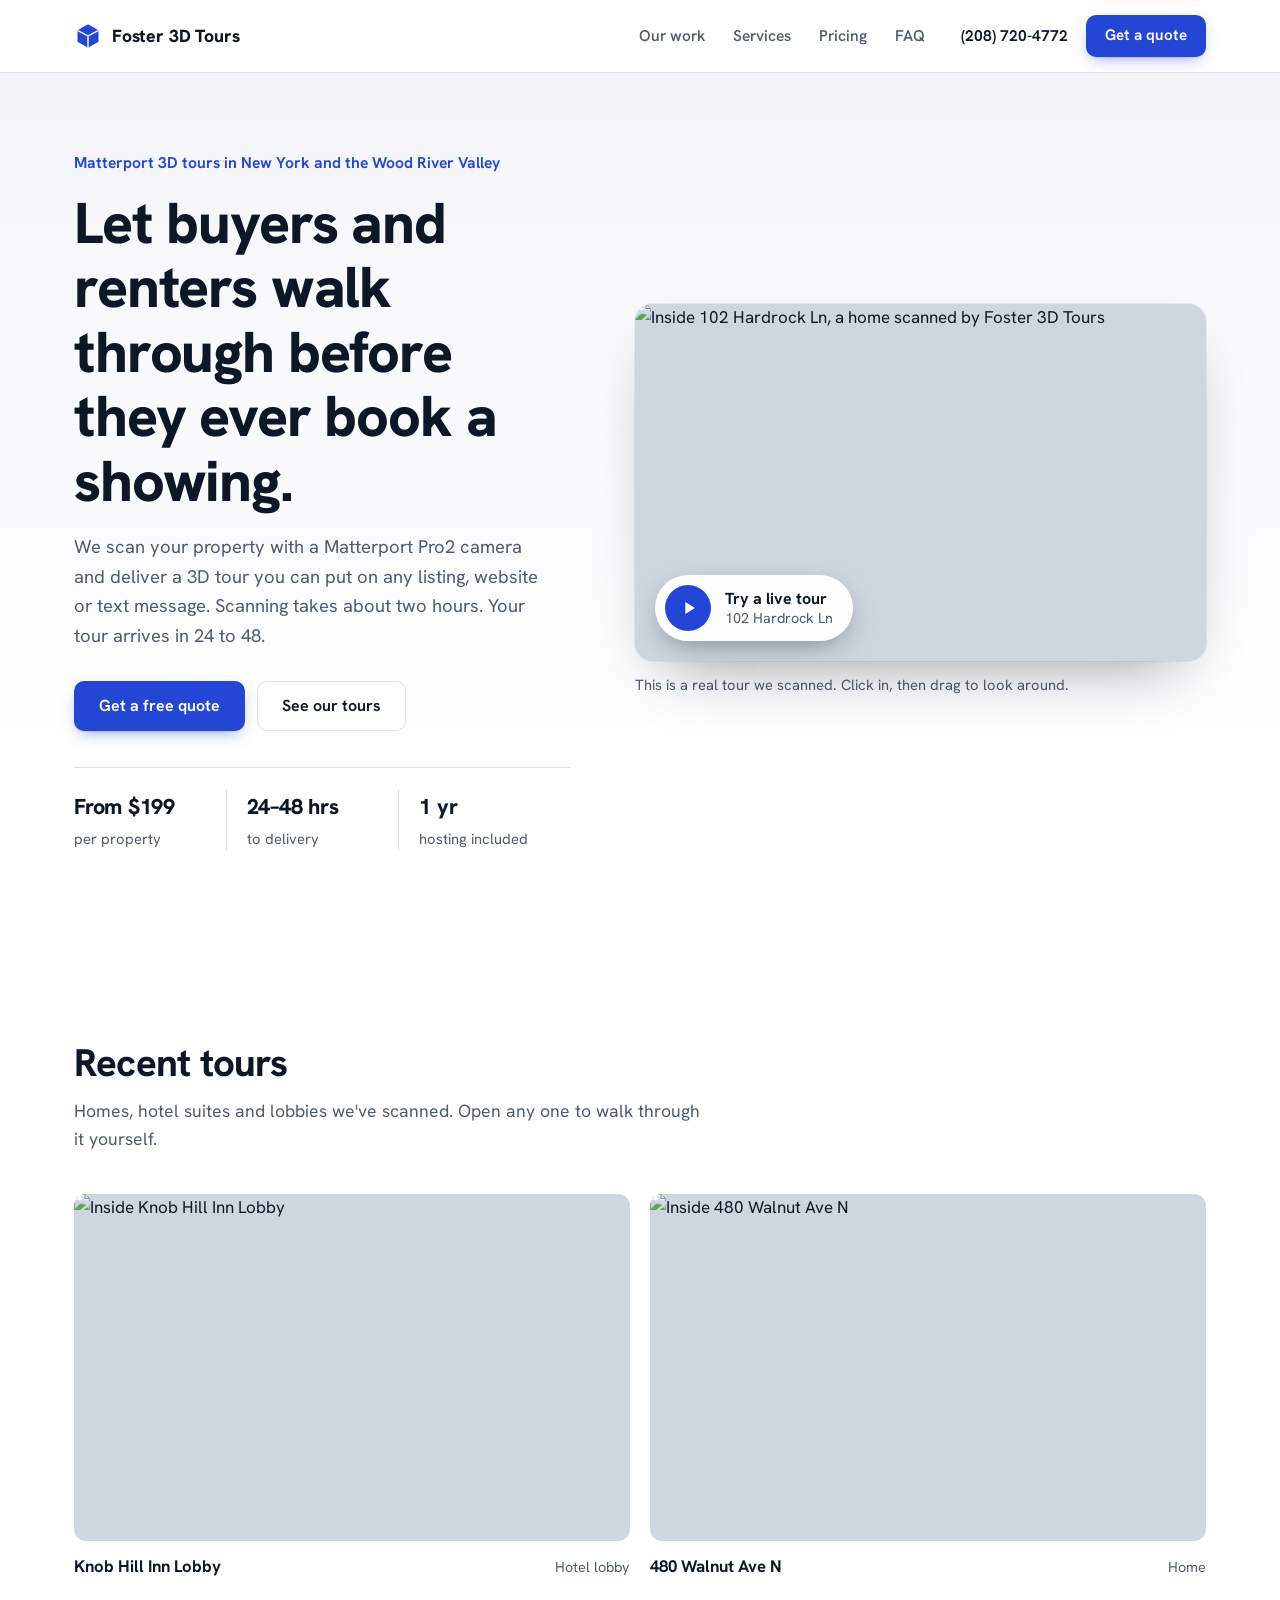
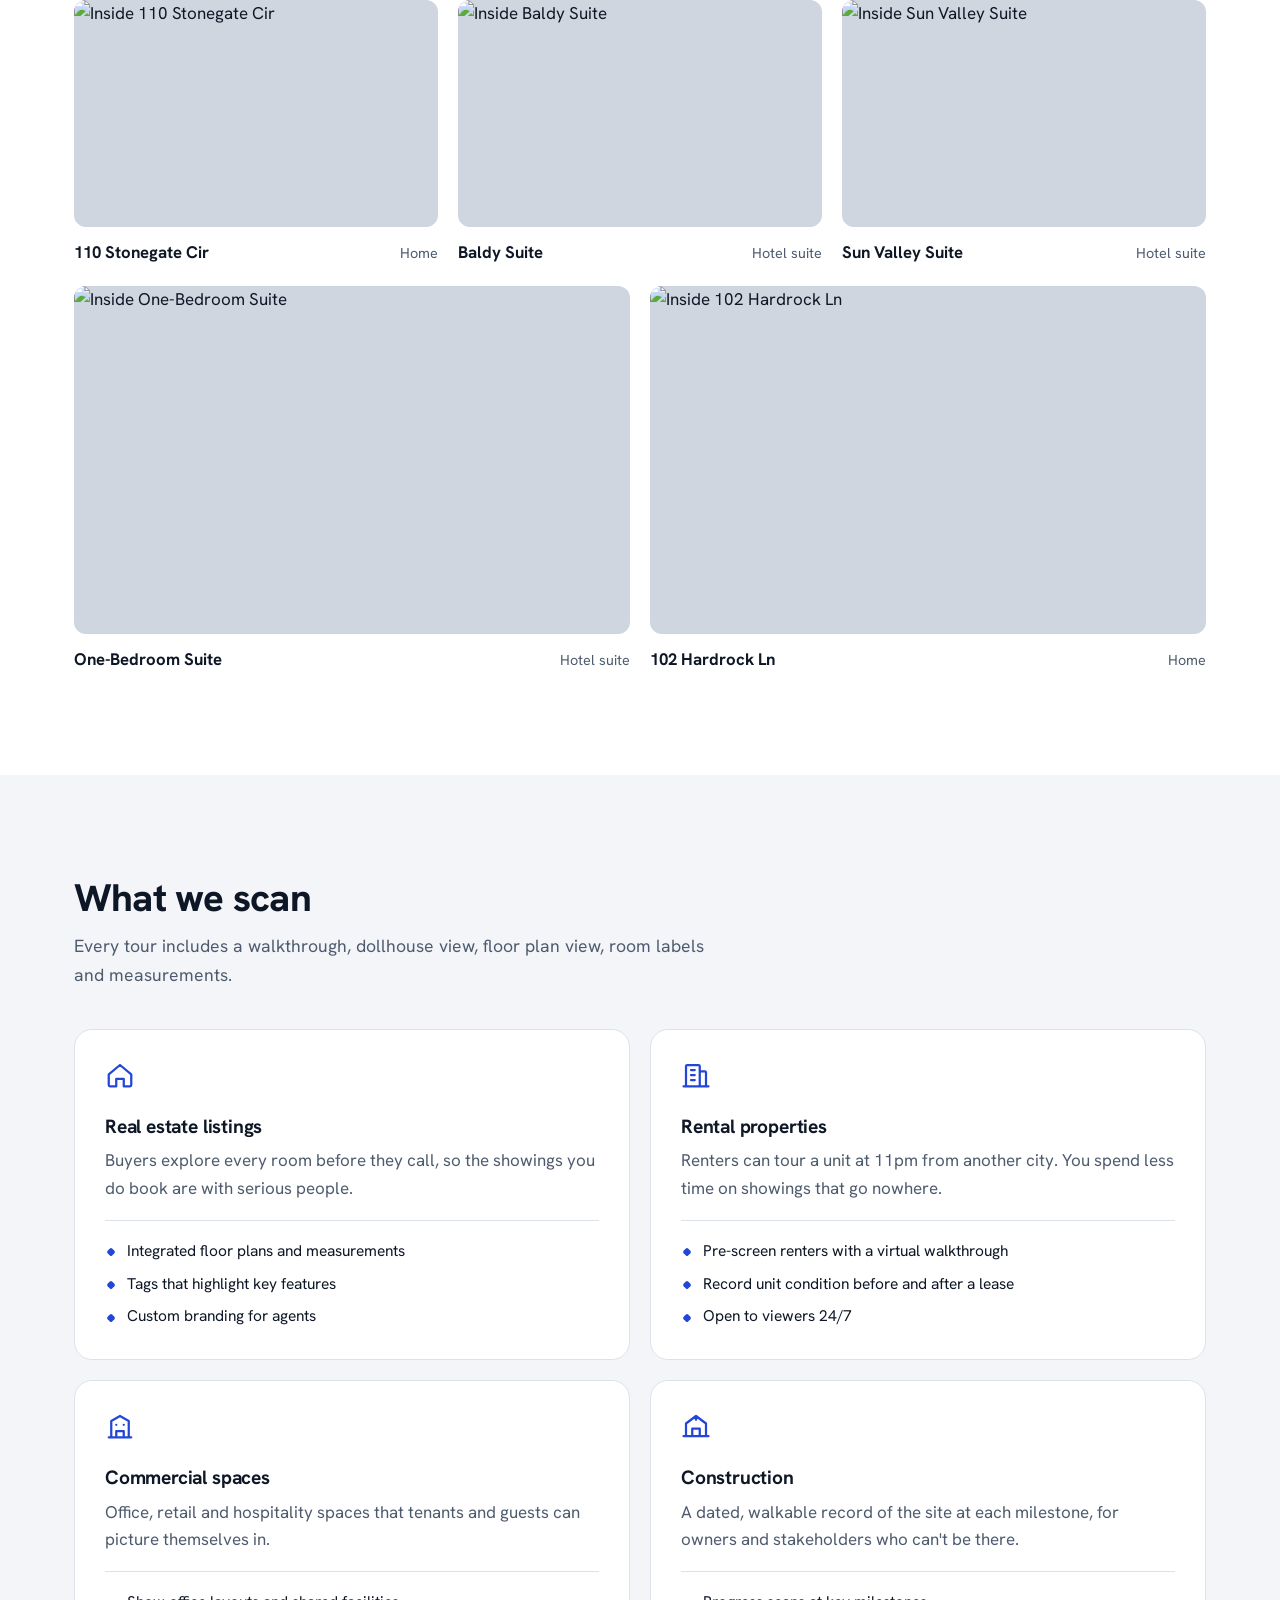
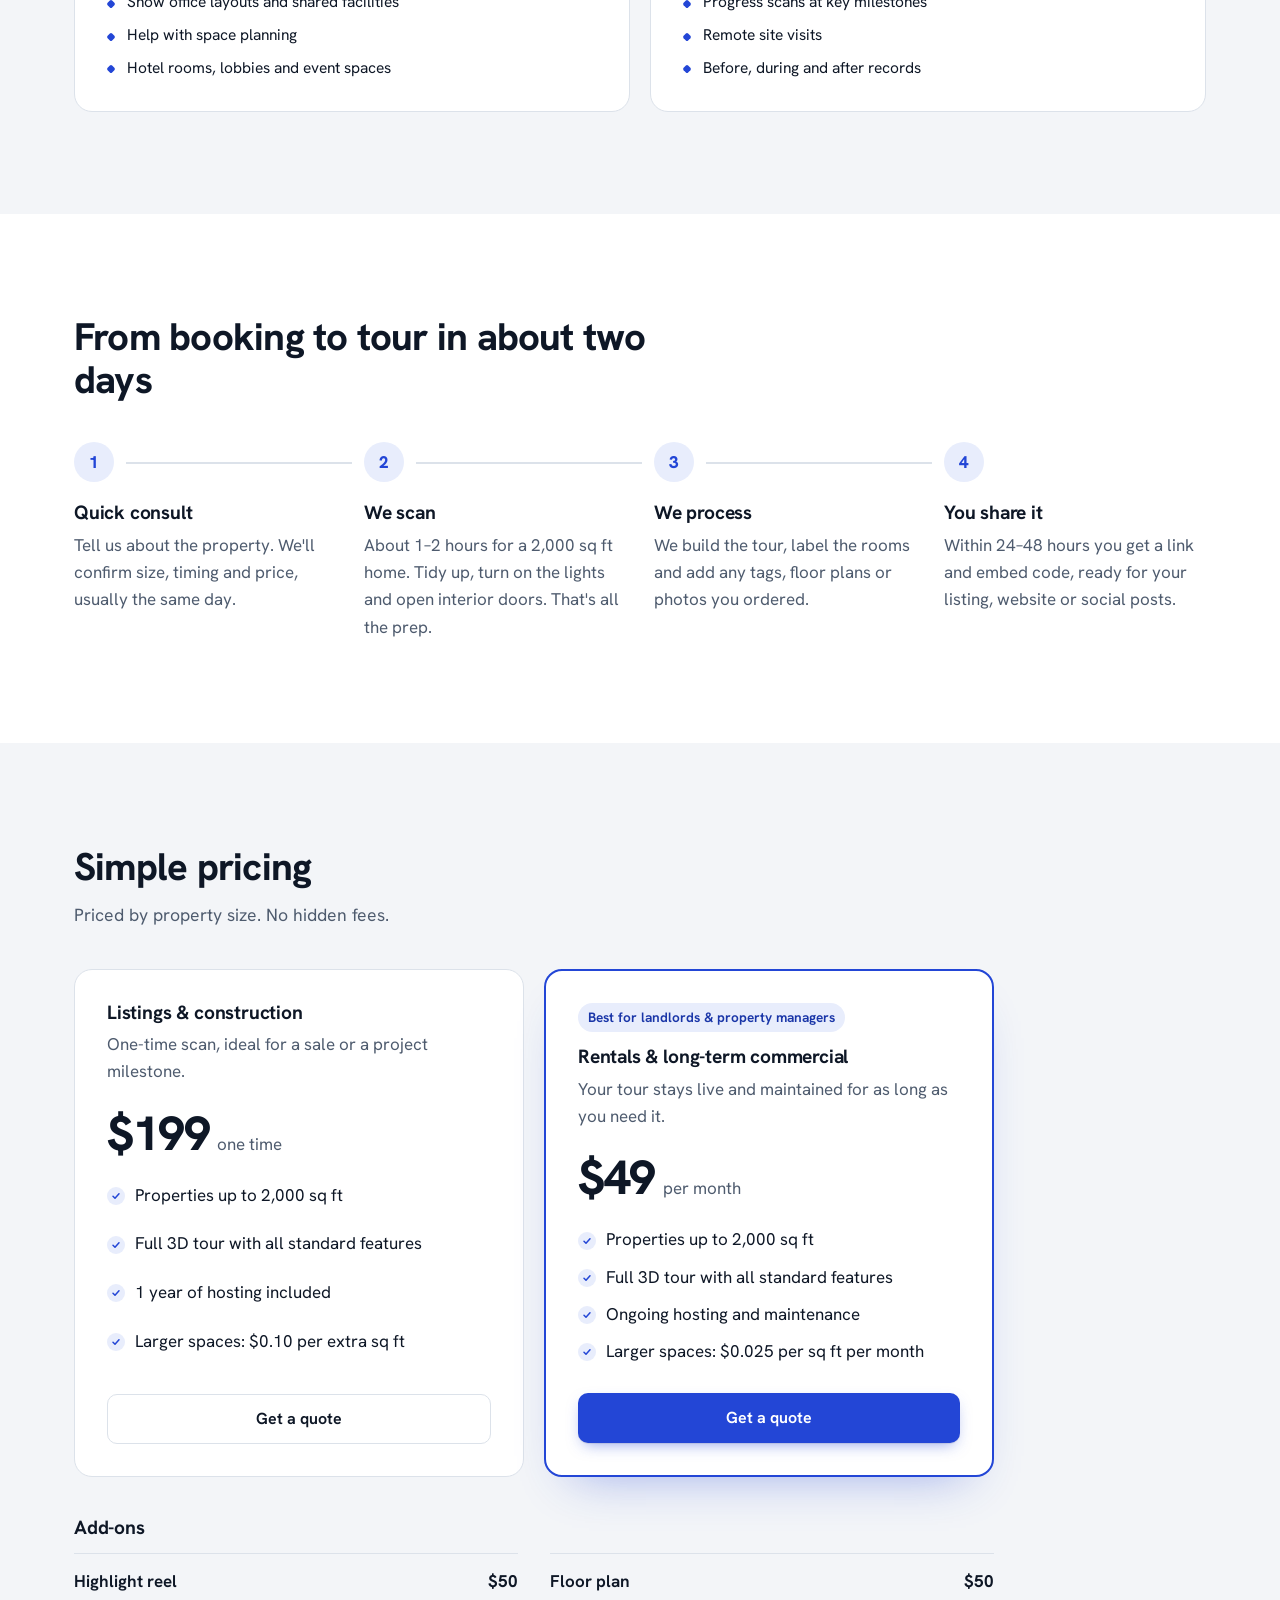
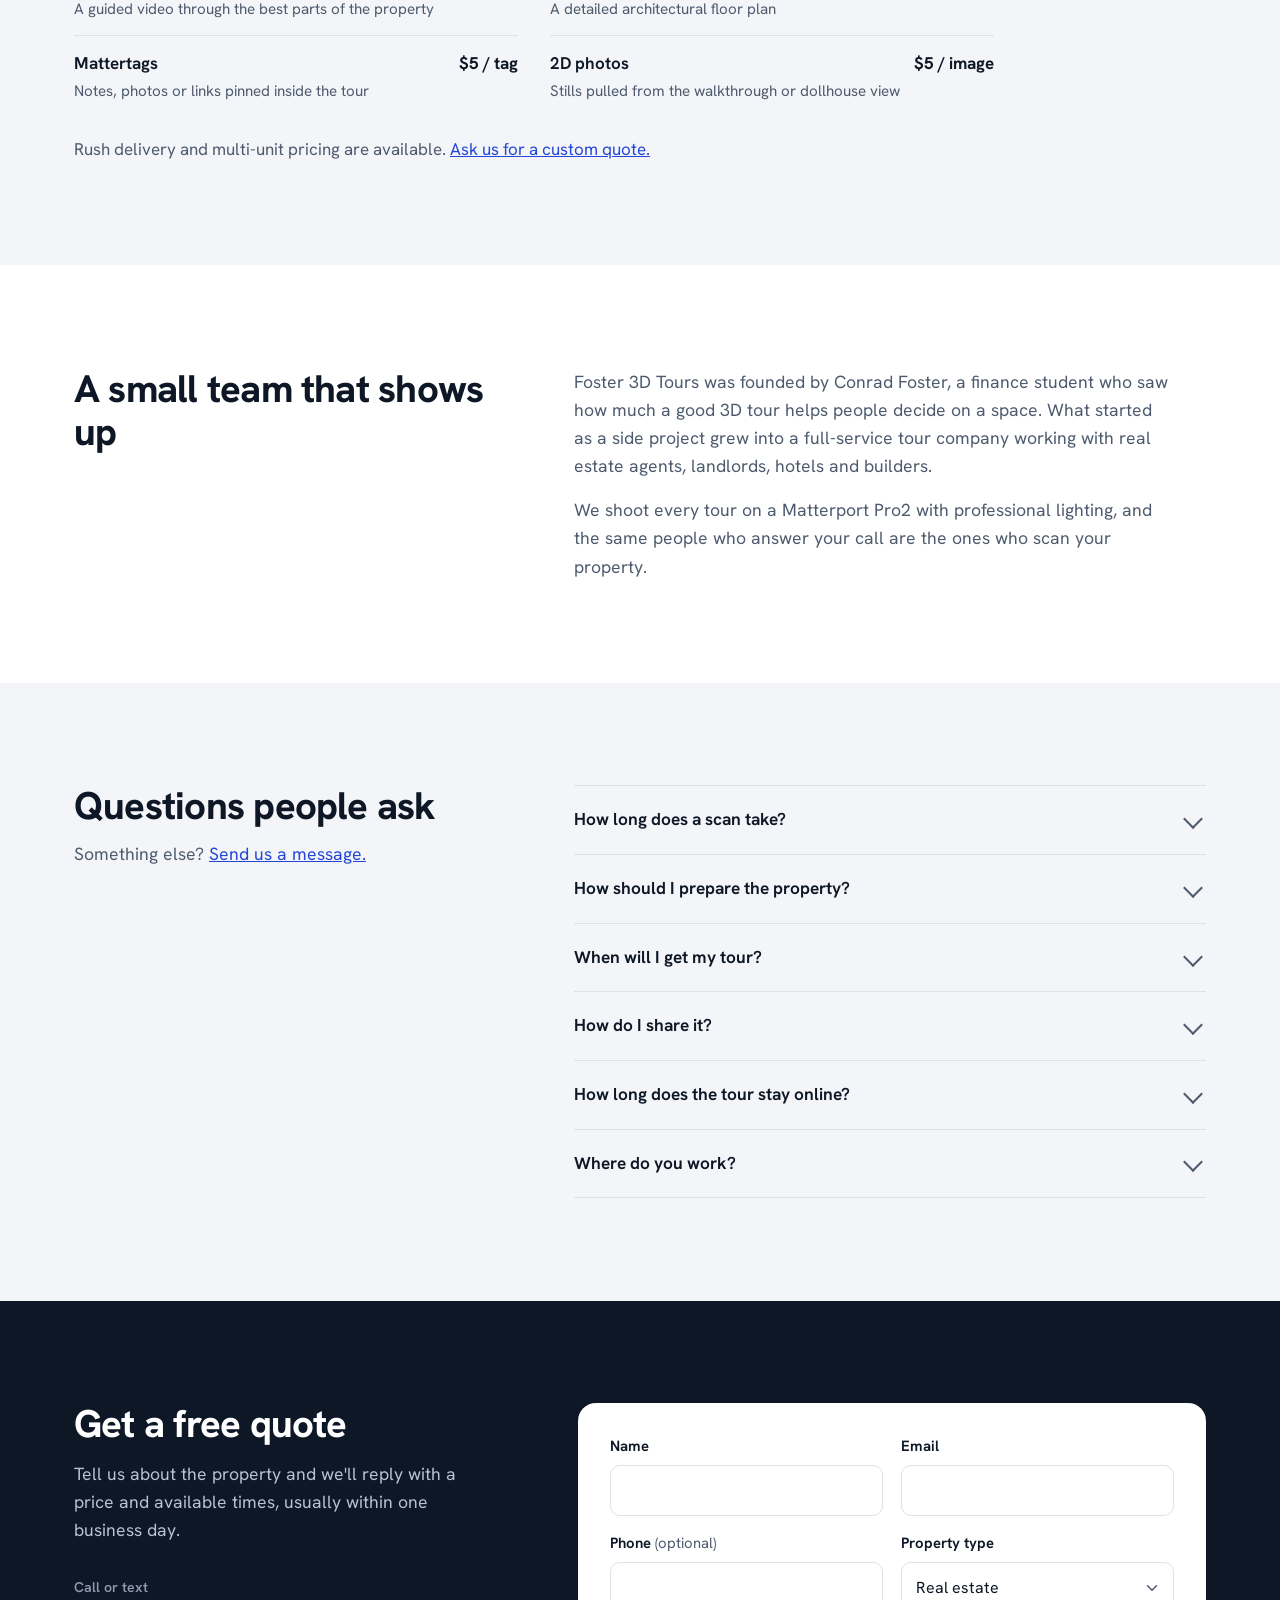
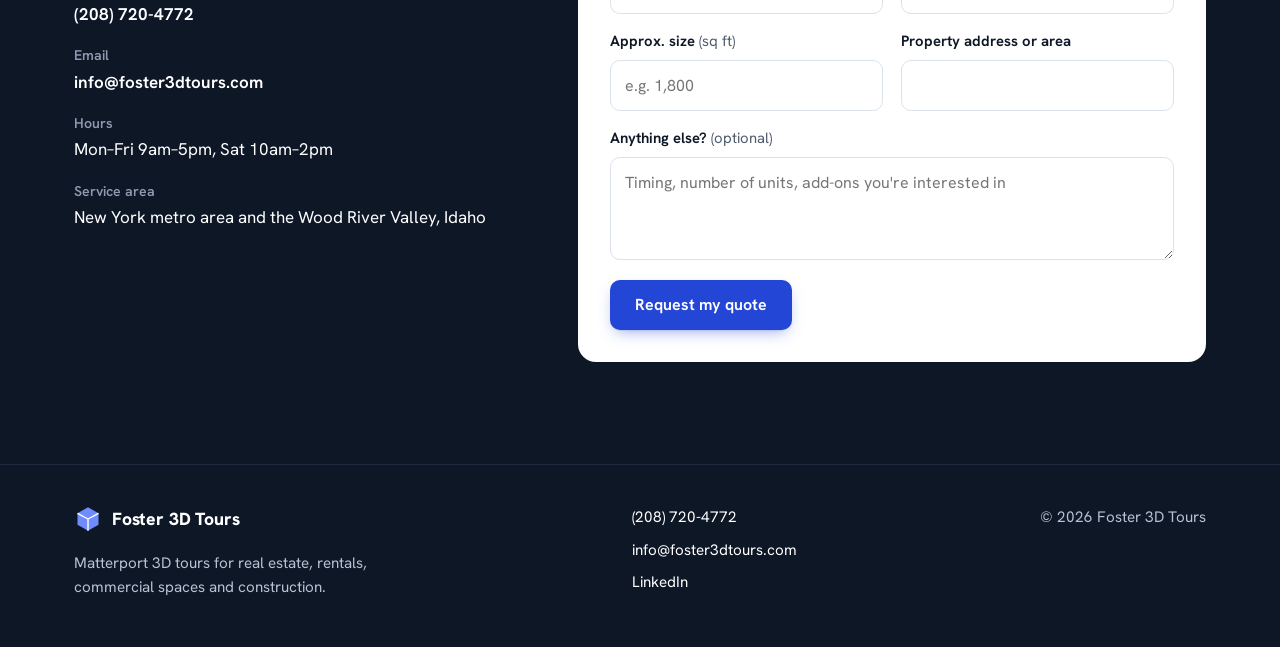
==== commit 93367b02: "Show info@foster3dtours.com as the contact email Co-Authored-By: Claude Opus 5.5 <noreply@anthropic." ====
--- a/index.html
+++ b/index.html
@@ -9,19 +9,22 @@
   <meta property="og:description" content="Matterport 3D tours for listings, rentals, commercial spaces and construction. From $199.">
   <meta property="og:image" content="https://my.matterport.com/api/v2/player/models/5hC8AHg7KNF/thumb/">
   <meta property="og:type" content="website">
+  <meta property="og:url" content="https://foster3dtours.com/">
+  <link rel="canonical" href="https://foster3dtours.com/">
   <link rel="icon" href="favicon.svg" type="image/svg+xml">
   <link rel="preconnect" href="https://fonts.googleapis.com">
   <link rel="preconnect" href="https://fonts.gstatic.com" crossorigin>
   <link rel="preconnect" href="https://my.matterport.com">
   <link href="https://fonts.googleapis.com/css2?family=Hanken+Grotesk:wght@400;500;600;700;800&display=swap" rel="stylesheet">
-  <link rel="stylesheet" href="styles.css">
+  <link rel="stylesheet" href="styles.css?v=2">
   <script type="application/ld+json">
   {
     "@context": "https://schema.org",
     "@type": "LocalBusiness",
     "name": "Foster 3D Tours",
+    "url": "https://foster3dtours.com",
     "description": "Professional Matterport 3D virtual tours for real estate, rentals, commercial properties and construction.",
-    "email": "foster3dtours@gmail.com",
+    "email": "info@foster3dtours.com",
     "telephone": "+1-208-720-4772",
     "address": { "@type": "PostalAddress", "streetAddress": "1410 Shadybrook Dr", "addressLocality": "Hailey", "addressRegion": "ID", "addressCountry": "US" },
     "areaServed": ["New York metropolitan area", "Wood River Valley, Idaho"],
@@ -279,7 +282,7 @@
           <p>Tell us about the property and we'll reply with a price and available times, usually within one business day.</p>
           <ul class="contact-list">
             <li><span>Call or text</span><a href="tel:+12087204772">(208) 720-4772</a></li>
-            <li><span>Email</span><a href="mailto:foster3dtours@gmail.com">foster3dtours@gmail.com</a></li>
+            <li><span>Email</span><a href="mailto:info@foster3dtours.com">info@foster3dtours.com</a></li>
             <li><span>Hours</span>Mon–Fri 9am–5pm, Sat 10am–2pm</li>
             <li><span>Service area</span>New York metro area and the Wood River Valley, Idaho</li>
           </ul>
@@ -341,7 +344,7 @@
       </div>
       <div class="footer-links">
         <a href="tel:+12087204772">(208) 720-4772</a>
-        <a href="mailto:foster3dtours@gmail.com">foster3dtours@gmail.com</a>
+        <a href="mailto:info@foster3dtours.com">info@foster3dtours.com</a>
         <a href="https://www.linkedin.com/company/foster-3d-tours/" rel="noopener" target="_blank">LinkedIn</a>
       </div>
       <p class="copy">© <span id="year">2026</span> Foster 3D Tours</p>
@@ -368,6 +371,6 @@
     <div class="tour-dialog-frame" id="tour-dialog-frame"></div>
   </dialog>
 
-  <script src="main.js"></script>
+  <script src="main.js?v=3"></script>
 </body>
 </html>
